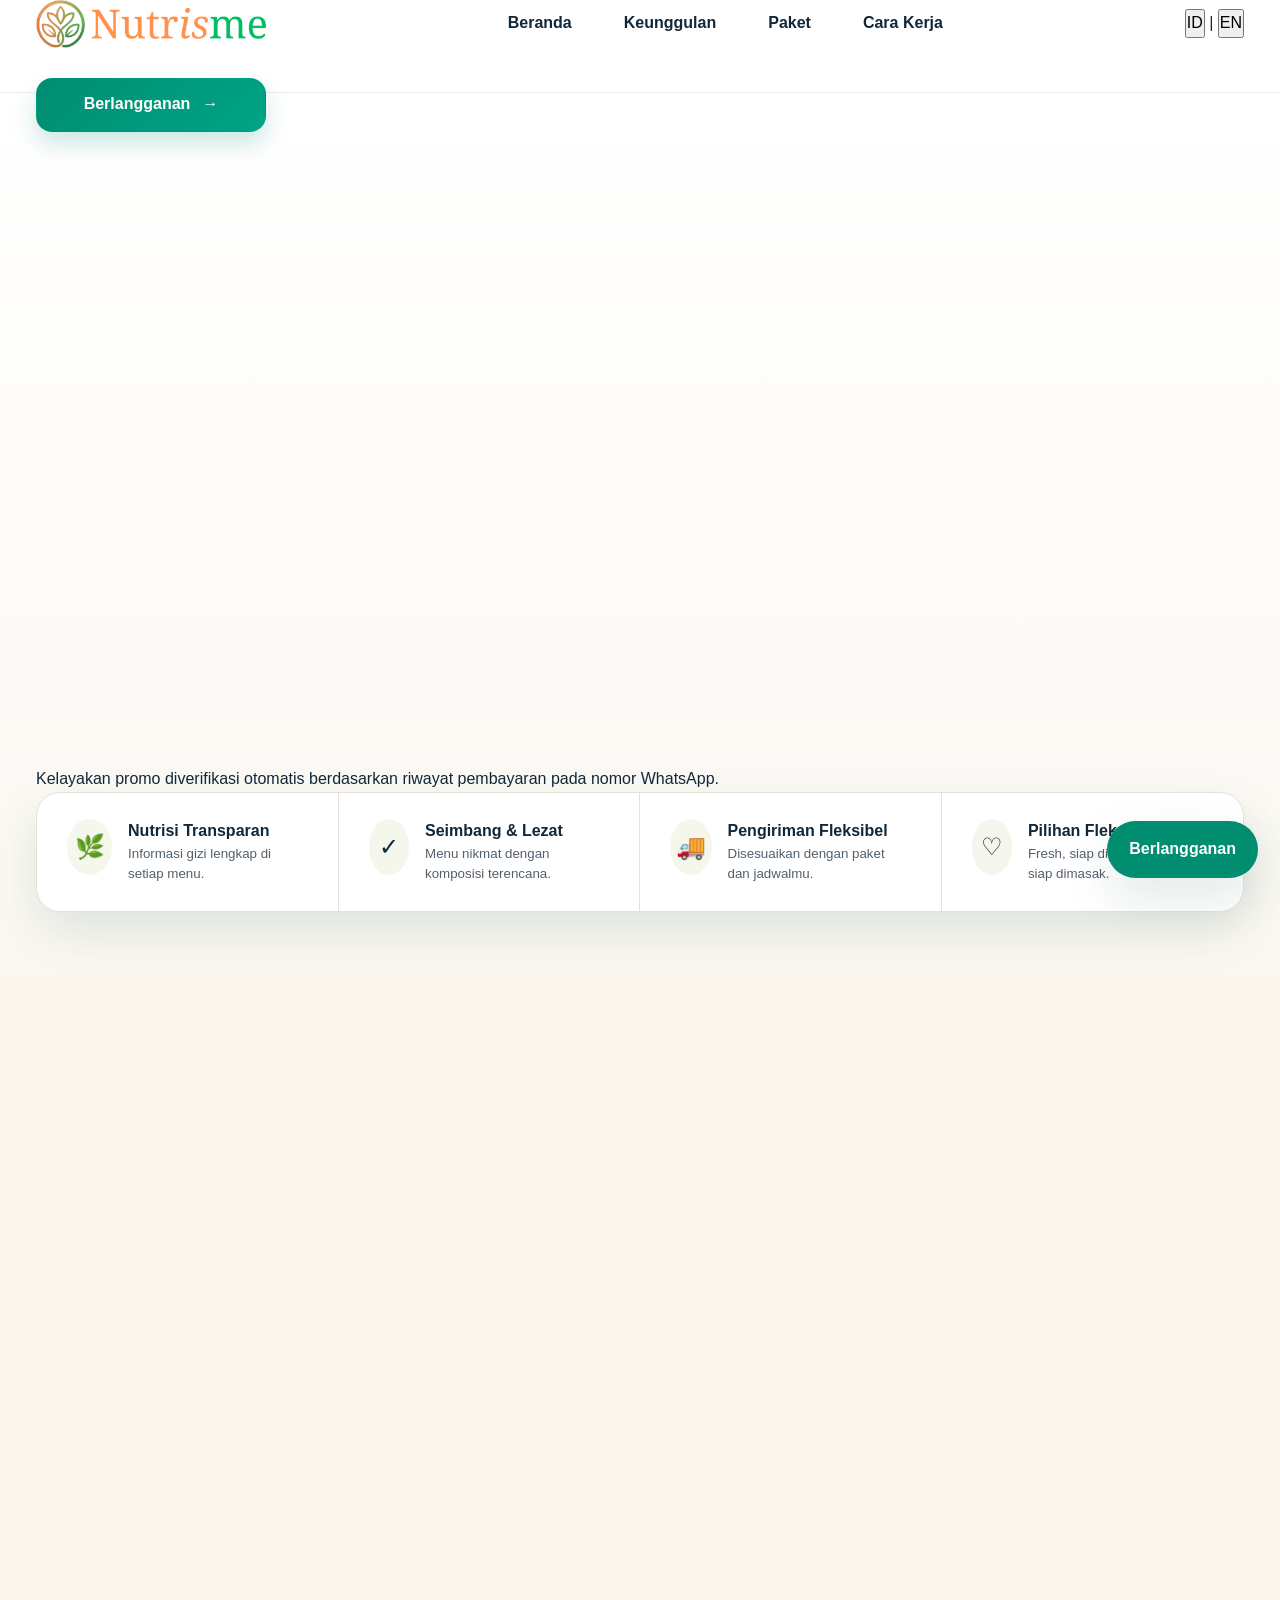
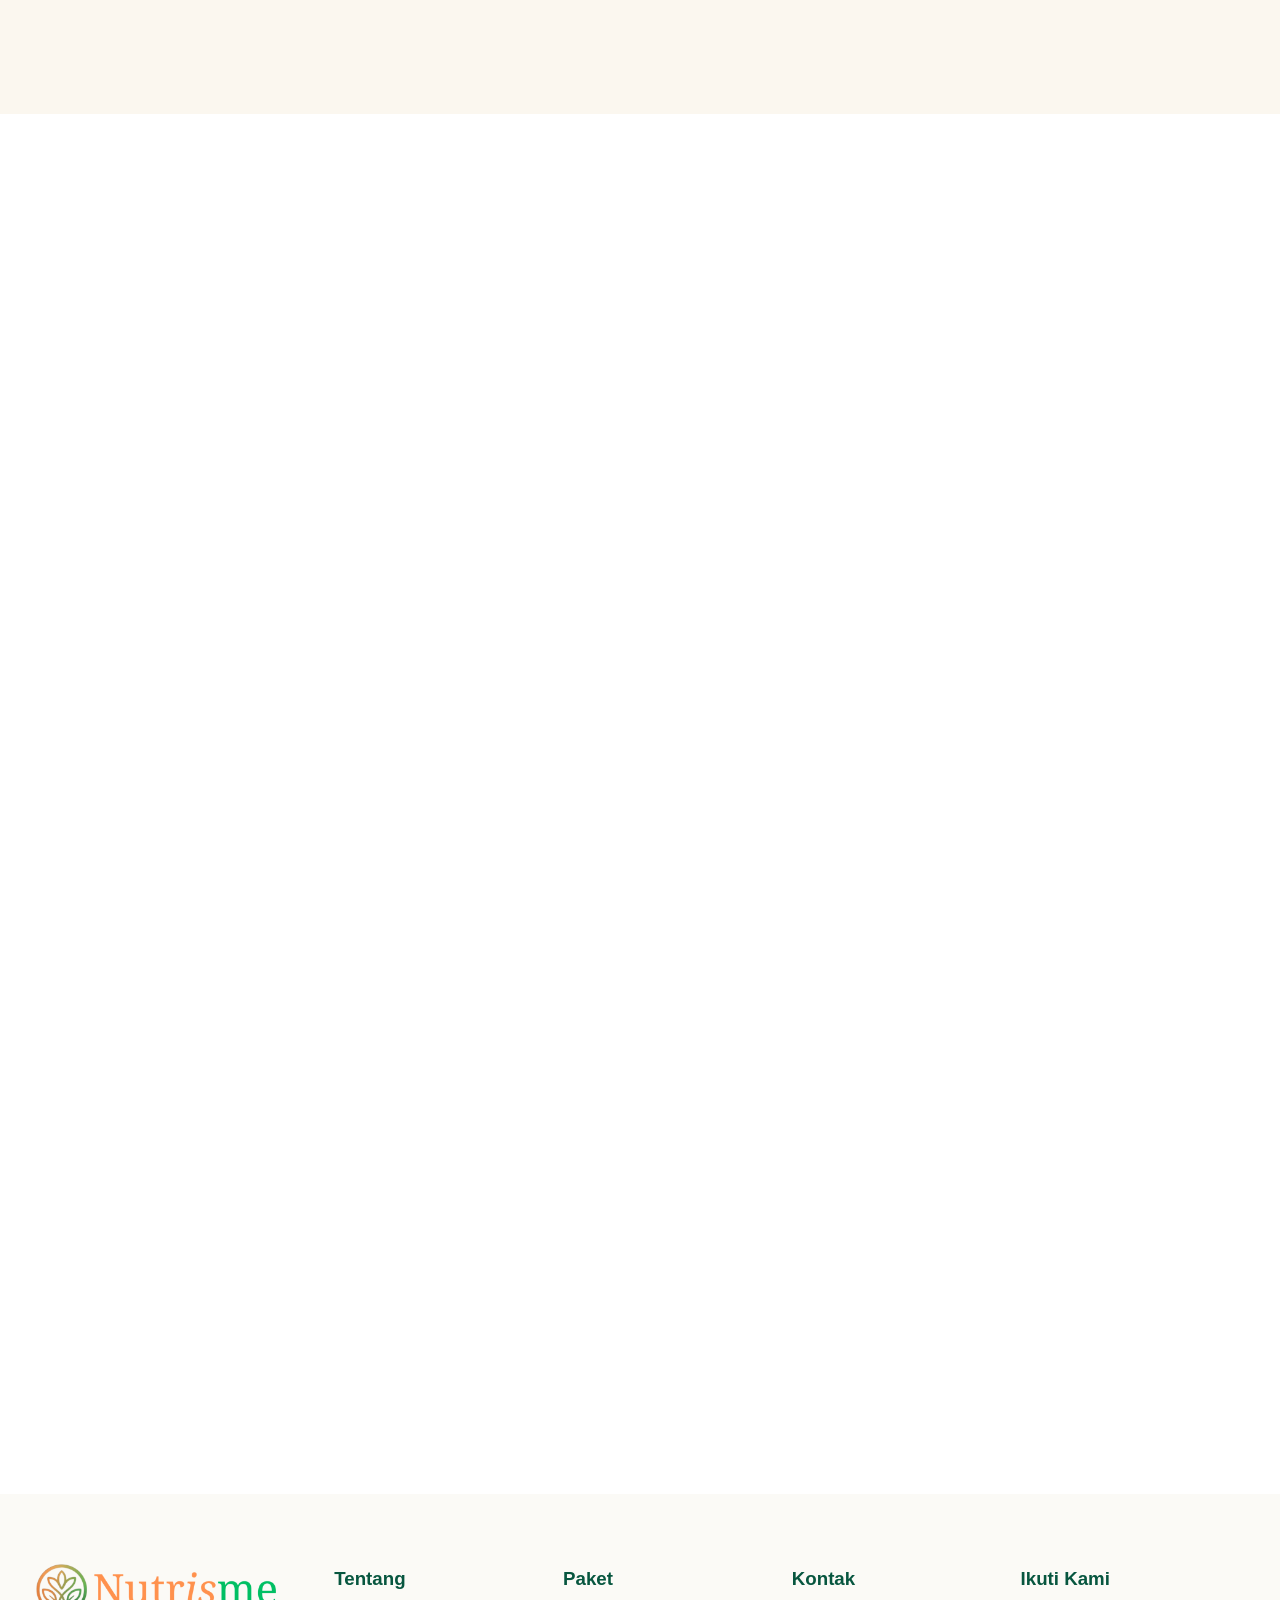
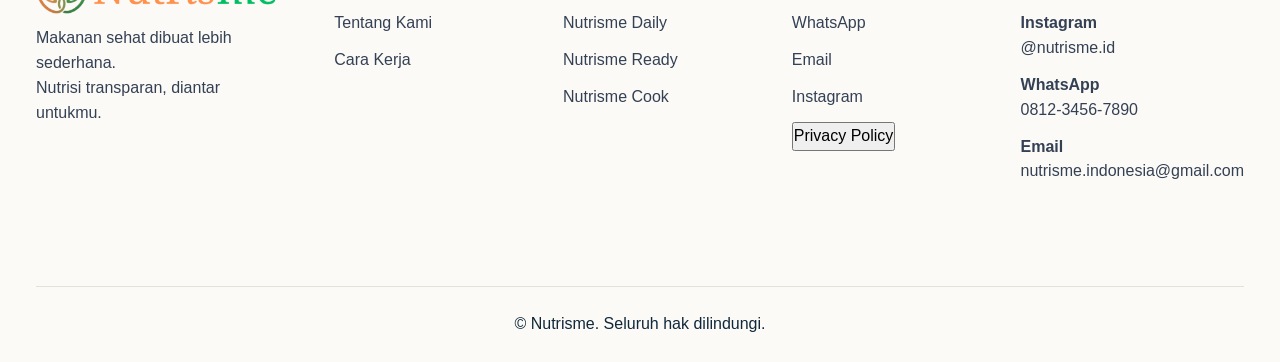
==== index.html @ 174ea43b "Update index.html" ====
<!doctype html>
<html lang="id">
<head>
  <meta charset="utf-8">
  <meta name="viewport" content="width=device-width, initial-scale=1">
  <meta name="theme-color" content="#07563f">
  <meta name="nutrisme-build" content="2026-07-19-16">
  <meta name="nutrisme-apps-script-url" content="https://script.google.com/macros/s/AKfycbxWrPhOIAljovglLNpyFjg1_AHD1tdr235IMU8RAHe_ACwl8VTFkqIbMu34cbwLNauehg/exec">
  <meta name="description" content="Nutrisme menghadirkan paket makanan sehat dengan nutrisi transparan, pilihan fleksibel, dan promo pelanggan baru.">
  <title>Nutrisme — Makan Sehat, Sesuai Caramu</title>
  <link rel="icon" type="image/png" href="assets/nutrisme-mark.png">
  <link rel="stylesheet" href="style.css?v=20260719-16">
</head>
<body>
  <a class="skip-link" href="#main-content" data-i18n="access.skip">Lewati ke konten utama</a>

  <header class="site-header" id="siteHeader">
    <div class="container nav-wrap">
      <a class="brand" href="#home" aria-label="Nutrisme beranda" data-i18n-aria-label="access.home">
        <img src="assets/nutrisme-wordmark.png" alt="Nutrisme">
      </a>

      <nav class="main-nav" id="mainNav" aria-label="Navigasi utama" data-i18n-aria-label="access.nav">
        <a href="#home" data-i18n="nav.home">Beranda</a>
        <a href="#why-us" data-i18n="nav.why">Keunggulan</a>
        <a href="#meal-style" data-i18n="nav.plans">Paket</a>
        <a href="#how-it-works" data-i18n="nav.how">Cara Kerja</a>
      </nav>

      <div class="language-switch" role="group" aria-label="Pilih bahasa" data-i18n-aria-label="access.language">
        <button type="button" class="language-switch__button is-active" data-language="id" aria-pressed="true">ID</button>
        <span aria-hidden="true">|</span>
        <button type="button" class="language-switch__button" data-language="en" aria-pressed="false">EN</button>
      </div>

      <button class="btn btn-primary nav-cta" type="button" data-scroll-hero-form>
        <span data-i18n="cta.subscribeShort">Berlangganan</span><span aria-hidden="true">→</span>
      </button>

      <button class="menu-toggle" id="menuToggle" type="button" aria-label="Buka menu" data-i18n-aria-label="access.openMenu" aria-expanded="false">
        <span></span><span></span><span></span>
      </button>
    </div>
  </header>

  <main id="main-content">
    <section class="hero" id="home">
      <div class="container hero-grid">
        <div class="hero-copy reveal">
          <div class="launch-badge" role="status">
            <span class="launch-badge__icon" aria-hidden="true"></span>
            <span data-i18n="hero.launching">SEGERA HADIR — JAKARTA</span>
          </div>
          <h1 data-i18n-html="hero.title">Makan Sehat.<br><span>Sesuai Caramu</span></h1>
          <p data-i18n="hero.description">Ketahui kandungan gula, garam, lemak, serat, kalori, dan protein di setiap menu. Pilih Fresh Meal, Ready-to-Heat, atau Ready-to-Cook sesuai kebutuhanmu.</p>

          <div class="promo-highlight" role="note" aria-label="Promo pelanggan baru" data-i18n-aria-label="promo.aria">
            <div class="promo-highlight__icon" aria-hidden="true">🎁</div>
            <div class="promo-highlight__content">
              <span class="promo-highlight__badge" data-i18n="promo.badge">PROMO PELANGGAN BARU</span>
              <strong><span data-i18n="promo.save">HEMAT</span> <em>Rp100.000</em></strong>
              <p data-i18n="promo.detail">Otomatis berlaku untuk pembayaran bulan pertama semua paket. Tanpa kode promo.</p>
            </div>
          </div>

        </div>

        <div class="hero-showcase reveal" aria-label="Pilihan produk Nutrisme" data-i18n-aria-label="access.products">
          <article class="showcase-card fresh">
            <div class="showcase-tag"><span aria-hidden="true">◉</span><div><strong data-i18n="formats.fresh.title">Fresh Meal</strong><small data-i18n="formats.fresh.short">Dimasak segar dan diantar untukmu.</small></div></div>
            <img src="assets/meal-box-green.webp" alt="Fresh meal Nutrisme">
            <span class="showcase-pill" data-i18n="formats.fresh.title">Fresh Meal</span>
          </article>
          <article class="showcase-card heat">
            <div class="showcase-tag"><span aria-hidden="true">▣</span><div><strong data-i18n="formats.heat.title">Ready-to-Heat</strong><small data-i18n="formats.heat.short">Panaskan dan nikmati dalam hitungan menit.</small></div></div>
            <img src="assets/weekly-prep-gradient.webp" alt="Ready-to-heat Nutrisme">
            <span class="showcase-pill" data-i18n="formats.heat.title">Ready-to-Heat</span>
          </article>
          <article class="showcase-card cook">
            <div class="showcase-tag"><span aria-hidden="true">♨</span><div><strong data-i18n="formats.cook.title">Ready-to-Cook</strong><small data-i18n="formats.cook.short">Masak praktis dengan bahan dan bumbu terukur.</small></div></div>
            <img src="assets/cook-kit.webp" alt="Ready-to-cook Nutrisme">
            <span class="showcase-pill" data-i18n="formats.cook.title">Ready-to-Cook</span>
          </article>

          <form class="hero-lead-form" id="heroLeadForm" novalidate>
            <div class="hero-lead-form__header">
              <span data-i18n="hero.formKicker">MULAI DARI SINI</span>
              <h2 data-i18n="hero.formTitle">Tertarik dengan Nutrisme?</h2>
              <p data-i18n="hero.formIntro">Isi data singkat berikut dan tim kami akan menghubungimu melalui Instagram.</p>
            </div>

            <div class="hero-lead-form__grid">
              <div class="hero-form-field" data-hero-field="heroFullName">
                <label for="heroFullName" data-i18n="form.name">Nama Lengkap</label>
                <input id="heroFullName" name="heroFullName" type="text" autocomplete="name" minlength="3" required placeholder="Masukkan nama lengkap" data-i18n-placeholder="form.namePlaceholder">
                <small data-i18n="validation.name">Minimal 3 karakter.</small>
              </div>

              <div class="hero-form-field" data-hero-field="heroInstagram">
                <label for="heroInstagram" data-i18n="form.instagram">Username Instagram</label>
                <div class="hero-prefix-input"><span aria-hidden="true">@</span><input id="heroInstagram" name="heroInstagram" type="text" autocomplete="off" minlength="2" maxlength="50" required placeholder="username" data-i18n-placeholder="form.instagramPlaceholder"></div>
                <small data-i18n="validation.instagram">Gunakan huruf, angka, titik, atau underscore.</small>
              </div>
            </div>

            <input id="heroWebsite" name="heroWebsite" type="text" tabindex="-1" autocomplete="off" class="honeypot">

            <div class="hero-consent" data-hero-field="heroConsent">
              <input id="heroConsent" name="heroConsent" type="checkbox" required>
              <div>
                <label for="heroConsent" data-i18n="form.consent">Saya telah membaca dan menyetujui</label>
                <button class="privacy-link" type="button" data-open-privacy aria-haspopup="dialog" aria-controls="privacyModal" data-i18n="privacy.link">Privacy Policy</button><span aria-hidden="true">.</span>
              </div>
            </div>

            <button class="btn btn-primary hero-submit" id="heroSubmit" type="submit" disabled data-i18n="hero.submit">Submit</button>
            <p class="hero-form-status" id="heroFormStatus" aria-live="polite"></p>
          </form>
        </div>
      </div>

      <p class="container promo-verification" data-i18n="promo.verification">Kelayakan promo diverifikasi otomatis berdasarkan riwayat pembayaran pada nomor WhatsApp.</p>

      <div class="container trust-strip">
        <article><span aria-hidden="true">🌿</span><div><strong data-i18n="trust.transparent.title">Nutrisi Transparan</strong><small data-i18n="trust.transparent.text">Informasi gizi lengkap di setiap menu.</small></div></article>
        <article><span aria-hidden="true">✓</span><div><strong data-i18n="trust.balanced.title">Seimbang & Lezat</strong><small data-i18n="trust.balanced.text">Menu nikmat dengan komposisi terencana.</small></div></article>
        <article><span aria-hidden="true">🚚</span><div><strong data-i18n="trust.delivery.title">Pengiriman Fleksibel</strong><small data-i18n="trust.delivery.text">Disesuaikan dengan paket dan jadwalmu.</small></div></article>
        <article><span aria-hidden="true">♡</span><div><strong data-i18n="trust.choice.title">Pilihan Fleksibel</strong><small data-i18n="trust.choice.text">Fresh, siap dipanaskan, atau siap dimasak.</small></div></article>
      </div>
    </section>

    <section class="section why-us" id="why-us">
      <div class="container">
        <div class="section-title reveal">
          <span class="kicker" data-i18n="why.kicker">🌱 MENGAPA NUTRISME?</span>
          <h2 data-i18n-html="why.title">Alasan Pelanggan <span>Memilih Nutrisme</span></h2>
          <p data-i18n="why.intro">Kami membuat pola makan sehat terasa lebih mudah, jelas, dan fleksibel untuk dijalani setiap hari.</p>
        </div>
        <div class="why-grid">
          <article class="info-card reveal"><div class="icon-disc" aria-hidden="true">▤</div><h3 data-i18n="why.card1.title">Transparansi Nutrisi Lengkap</h3><p data-i18n="why.card1.text">Ketahui kalori, protein, karbohidrat, lemak, serat, serta informasi penting lain pada setiap menu.</p></article>
          <article class="info-card reveal"><div class="icon-disc" aria-hidden="true">▦</div><h3 data-i18n="why.card2.title">Pengalaman Makan Fleksibel</h3><p data-i18n="why.card2.text">Pilih Fresh Meal, Ready-to-Heat, atau Ready-to-Cook sesuai jadwal dan tingkat kepraktisanmu.</p></article>
          <article class="info-card reveal"><div class="icon-disc" aria-hidden="true">♙</div><h3 data-i18n="why.card3.title">Diawasi Ahli Gizi</h3><p data-i18n="why.card3.text">Menu dirancang agar seimbang, lengkap, dan tetap nikmat untuk dinikmati secara konsisten.</p></article>
          <article class="info-card reveal"><div class="icon-disc" aria-hidden="true">◎</div><h3 data-i18n="why.card4.title">Nutrisi Lebih Personal</h3><p data-i18n="why.card4.text">Sesuaikan pilihan makanan dengan target kalori, protein, serat, dan kebutuhan harianmu.</p></article>
        </div>
        <p class="section-bridge reveal" data-i18n="why.bridge">Sudah memahami manfaatnya? Sekarang pilih paket yang paling cocok untuk rutinitasmu.</p>
      </div>
    </section>

    <section class="section meal-style" id="meal-style">
      <div class="container">
        <div class="section-title reveal">
          <span class="kicker" data-i18n="plans.kicker">🌱 PILIH GAYA MAKANMU</span>
          <h2 data-i18n-html="plans.title">Paket Mana yang <span>Cocok Untukmu?</span></h2>
          <p data-i18n="plans.intro">Bandingkan tingkat kepraktisan, cara menikmati, dan harga untuk menemukan pilihan terbaik.</p>
        </div>

        <div class="plan-grid">
          <article class="plan-card reveal">
            <img src="assets/meal-box-green.webp" alt="Nutrisme Daily">
            <div class="plan-body">
              <h3>Nutrisme Daily</h3>
              <h4 data-i18n="plans.daily.subtitle">Fresh Meal Diantar Setiap Hari</h4>
              <p data-i18n="plans.daily.description">Menu sehat yang dimasak setiap hari dan dikirim langsung ke tempatmu berada.</p>
              <div class="price price--promo">
                <span class="price__label" data-i18n="plans.firstMonth">Bulan pertama pelanggan baru</span>
                <span class="price__normal">Rp1.120.000</span>
                <strong>Rp1.020.000</strong>
                <span class="price__period" data-i18n="plans.firstMonthPeriod">/bulan pertama</span>
                <small data-i18n="plans.nextDaily">Selanjutnya Rp1.120.000/bulan</small>
              </div>
              <p class="plan-summary" data-i18n="plans.daily.summary">Cocok untuk kamu yang ingin makanan segar siap santap setiap hari.</p>
            </div>
          </article>

          <article class="plan-card reveal">
            <img src="assets/weekly-prep-gradient.webp" alt="Nutrisme Ready">
            <div class="plan-body">
              <h3>Nutrisme Ready</h3>
              <h4 data-i18n="plans.ready.subtitle">Makanan Sehat Siap dalam Hitungan Menit</h4>
              <p data-i18n="plans.ready.description">Frozen meals yang cukup dipanaskan dalam beberapa menit dan praktis disimpan sebagai stok.</p>
              <div class="price price--promo">
                <span class="price__label" data-i18n="plans.firstMonth">Bulan pertama pelanggan baru</span>
                <span class="price__normal">Rp820.000</span>
                <strong>Rp720.000</strong>
                <span class="price__period" data-i18n="plans.firstMonthPeriod">/bulan pertama</span>
                <small data-i18n="plans.nextReady">Selanjutnya Rp820.000/bulan</small>
              </div>
              <p class="plan-summary" data-i18n="plans.ready.summary">Cocok untuk stok praktis yang tinggal dipanaskan saat dibutuhkan.</p>
            </div>
          </article>

          <article class="plan-card reveal">
            <img src="assets/cook-kit-gradient.webp" alt="Nutrisme Cook">
            <div class="plan-body">
              <h3>Nutrisme Cook</h3>
              <h4 data-i18n="plans.cook.subtitle">Masak Segar Tanpa Repot Persiapan</h4>
              <p data-i18n="plans.cook.description">Seluruh bahan dan bumbu telah dipersiapkan dengan takaran nutrisi yang tepat.</p>
              <div class="price price--promo">
                <span class="price__label" data-i18n="plans.firstMonth">Bulan pertama pelanggan baru</span>
                <span class="price__normal">Rp700.000</span>
                <strong>Rp600.000</strong>
                <span class="price__period" data-i18n="plans.firstMonthPeriod">/bulan pertama</span>
                <small data-i18n="plans.nextCook">Selanjutnya Rp700.000/bulan</small>
              </div>
              <p class="plan-summary" data-i18n="plans.cook.summary">Cocok untuk kamu yang tetap ingin memasak tanpa repot menyiapkan bahan.</p>
            </div>
          </article>
        </div>
        <p class="plan-promo-note reveal" data-i18n="plans.promoNote">Potongan Rp100.000 hanya berlaku bagi pelanggan tanpa riwayat pembayaran berstatus PAID atau ACTIVE.</p>
        <p class="section-bridge reveal" data-i18n="plans.bridge">Sudah menemukan paket yang cocok? Proses berlangganan hanya membutuhkan empat langkah sederhana.</p>
      </div>
    </section>

    <section class="section steps" id="how-it-works">
      <div class="container">
        <div class="section-title reveal">
          <span class="kicker" data-i18n="steps.kicker">🌱 CARA BERLANGGANAN</span>
          <h2 data-i18n-html="steps.title">Mulai dalam <span>4 Langkah</span></h2>
          <p data-i18n="steps.intro">Pilih paket, lengkapi data, atur pengiriman bersama tim kami, lalu nikmati makananmu.</p>
        </div>
        <div class="step-grid">
          <article class="step-card reveal"><b>1</b><div class="icon-disc" aria-hidden="true">🥗</div><h3 data-i18n="steps.card1.title">Pilih Cara Makanmu</h3><p data-i18n="steps.card1.text">Tentukan Fresh Meal, Ready-to-Heat, atau Ready-to-Cook.</p></article>
          <article class="step-card reveal"><b>2</b><div class="icon-disc" aria-hidden="true">📋</div><h3 data-i18n="steps.card2.title">Pilih Paket dan Menu</h3><p data-i18n="steps.card2.text">Pilih paket yang sesuai, lalu tim kami membantu mengonfirmasi detail menu.</p></article>
          <article class="step-card reveal"><b>3</b><div class="icon-disc" aria-hidden="true">🚚</div><h3 data-i18n="steps.card3.title">Atur Pengiriman</h3><p data-i18n="steps.card3.text">Konfirmasikan alamat, tanggal, dan jadwal pengiriman yang tersedia.</p></article>
          <article class="step-card reveal"><b>4</b><div class="icon-disc" aria-hidden="true">💚</div><h3 data-i18n="steps.card4.title">Nikmati Makananmu</h3><p data-i18n="steps.card4.text">Kami menyiapkan dan mengirimkan pesanan sesuai paket yang telah dikonfirmasi.</p></article>
        </div>
      </div>
    </section>

    <section class="section footer-cta" aria-labelledby="finalCtaTitle">
      <div class="container cta-panel reveal">
        <div class="cta-panel__copy">
          <h2 id="finalCtaTitle" data-i18n-html="final.title">Mulai <span>Perjalanan Sehatmu</span> Hari Ini</h2>
          <p data-i18n="final.text">Pilih paket yang sesuai, isi satu formulir, dan tim Nutrisme akan menghubungimu untuk konfirmasi berikutnya.</p>
          <button class="btn btn-light" type="button" data-scroll-hero-form data-i18n="cta.startSubscribe">Mulai Berlangganan</button>
        </div>
        <img src="assets/meal-box.webp" alt="Healthy meal Nutrisme">
      </div>
    </section>
  </main>

  <footer class="site-footer">
    <div class="container footer-grid">
      <div class="footer-brand"><img src="assets/nutrisme-wordmark.png" alt="Nutrisme"><p data-i18n-html="footer.tagline">Makanan sehat dibuat lebih sederhana.<br>Nutrisi transparan, diantar untukmu.</p></div>
      <div><h3 data-i18n="footer.about">Tentang</h3><a href="#why-us" data-i18n="footer.aboutUs">Tentang Kami</a><a href="#how-it-works" data-i18n="footer.how">Cara Kerja</a></div>
      <div><h3 data-i18n="footer.plans">Paket</h3><a href="#meal-style">Nutrisme Daily</a><a href="#meal-style">Nutrisme Ready</a><a href="#meal-style">Nutrisme Cook</a></div>
      <div><h3 data-i18n="footer.contact">Kontak</h3><a href="https://wa.me/6281234567890" target="_blank" rel="noopener">WhatsApp</a><a href="mailto:nutrisme.indonesia@gmail.com">Email</a><a href="https://instagram.com/nutrisme.id" target="_blank" rel="noopener">Instagram</a><button class="footer-policy" type="button" data-open-privacy data-i18n="privacy.link">Privacy Policy</button></div>
      <div><h3 data-i18n="footer.follow">Ikuti Kami</h3><p><strong>Instagram</strong><br>@nutrisme.id</p><p><strong>WhatsApp</strong><br>0812-3456-7890</p><p><strong>Email</strong><br>nutrisme.indonesia@gmail.com</p></div>
      <p class="copyright">© <span id="currentYear"></span> Nutrisme. <span data-i18n="footer.rights">Seluruh hak dilindungi.</span></p>
    </div>
  </footer>

  <button class="floating-order" type="button" data-scroll-hero-form data-i18n="cta.subscribeShort">Berlangganan</button>

  <!-- FORM LENGKAP DINONAKTIFKAN SEMENTARA
  <div class="modal" id="orderModal" aria-hidden="true">
    <div class="modal-backdrop" id="orderBackdrop"></div>
    <section class="modal-dialog" role="dialog" aria-modal="true" aria-labelledby="orderTitle" tabindex="-1">
      <button class="modal-close" type="button" data-close-order aria-label="Tutup" data-i18n-aria-label="access.close">×</button>
      <div id="orderFormView">
        <img class="modal-logo" src="assets/nutrisme-wordmark.png" alt="Nutrisme">
        <span class="kicker" data-i18n="form.kicker">BERLANGGANAN SEKARANG</span>
        <h2 id="orderTitle" data-i18n="form.title">Lengkapi data pelanggan.</h2>
        <p data-i18n="form.intro">Semua data wajib diisi agar tim Nutrisme dapat menghubungi dan memproses permintaan langgananmu.</p>
        <form id="orderForm" novalidate>
          <div class="form-field" data-field="fullName">
            <label for="fullName" data-i18n="form.name">Nama Lengkap</label>
            <input id="fullName" name="fullName" type="text" autocomplete="name" minlength="3" required placeholder="Masukkan nama lengkap" data-i18n-placeholder="form.namePlaceholder">
            <small data-i18n="validation.name">Minimal 3 karakter.</small>
          </div>

          <div class="form-field" data-field="instagram">
            <label for="instagram" data-i18n="form.instagram">Username Instagram</label>
            <div class="prefix-input"><span>@</span><input id="instagram" name="instagram" type="text" autocomplete="off" minlength="2" maxlength="50" required placeholder="username" data-i18n-placeholder="form.instagramPlaceholder"></div>
            <small data-i18n="validation.instagram">Gunakan huruf, angka, titik, atau underscore.</small>
          </div>

          <div class="form-field" data-field="address">
            <label for="address" data-i18n="form.address">Alamat Lengkap</label>
            <textarea id="address" name="address" autocomplete="street-address" minlength="10" required rows="3" placeholder="Masukkan alamat lengkap" data-i18n-placeholder="form.addressPlaceholder"></textarea>
            <small data-i18n="validation.address">Minimal 10 karakter.</small>
          </div>

          <div class="form-field" data-field="phone">
            <label for="phone" data-i18n="form.phone">No. Handphone/WhatsApp</label>
            <div class="prefix-input"><span>+62</span><input id="phone" name="phone" type="tel" inputmode="numeric" autocomplete="tel" minlength="8" maxlength="15" required placeholder="81234567890"></div>
            <small data-i18n="validation.phone">Nomor harus diawali angka 8 dan berisi 8–15 digit.</small>
          </div>

          <div class="form-field" data-field="selectedPlan">
            <label for="selectedPlan" data-i18n="form.plan">Paket Pilihan</label>
            <select id="selectedPlan" name="selectedPlan" required>
              <option value="" selected disabled data-i18n="form.planPlaceholder">Pilih paket terlebih dahulu</option>
              <option value="Nutrisme Daily">Nutrisme Daily</option>
              <option value="Nutrisme Ready">Nutrisme Ready</option>
              <option value="Nutrisme Cook">Nutrisme Cook</option>
            </select>
            <small data-i18n="validation.plan">Silakan pilih salah satu paket Nutrisme.</small>
          </div>

          <div class="form-promo-summary">
            <strong data-i18n="form.promoTitle">Promo bulan pertama</strong>
            <p data-i18n="form.promoText">Diskon Rp100.000 akan diperiksa otomatis. Pelanggan dengan riwayat PAID atau ACTIVE tidak memenuhi syarat promo pelanggan baru.</p>
          </div>

          <input id="website" name="website" type="text" tabindex="-1" autocomplete="off" class="honeypot">

          <div class="consent" data-field="consent">
            <input id="consent" name="consent" type="checkbox" required>
            <div class="consent-copy">
              <label for="consent" data-i18n="form.consent">Saya telah membaca dan menyetujui</label>
              <button class="privacy-link" id="privacyToggle" type="button" aria-haspopup="dialog" aria-controls="privacyModal" data-i18n="privacy.link">Privacy Policy</button><span aria-hidden="true">.</span>
            </div>
          </div>

          <button class="btn btn-primary submit-btn" id="submitOrder" type="submit" disabled data-i18n="cta.subscribeNow">Berlangganan Sekarang</button>
          <p class="form-status" id="formStatus" aria-live="polite"></p>
        </form>
      </div>

      <div class="success" id="orderSuccess" hidden>
        <div aria-hidden="true">✓</div>
        <h2 data-i18n="success.title">Terima kasih!</h2>
        <p id="successText" data-i18n="success.fullText">Data langgananmu sudah dikirim. Tim Nutrisme akan memverifikasi promo dan menghubungimu untuk konfirmasi.</p>
        <button class="btn btn-primary" id="resetOrder" type="button" data-i18n="success.again">Pesan Lagi</button>
      </div>
    </section>
  </div>

  AKHIR FORM LENGKAP DINONAKTIFKAN -->

  <div class="modal privacy-modal" id="privacyModal" aria-hidden="true">
    <div class="modal-backdrop" data-close-privacy></div>
    <section class="modal-dialog privacy-dialog" role="dialog" aria-modal="true" aria-labelledby="privacyTitle" aria-describedby="privacyIntro" tabindex="-1">
      <button class="modal-close" type="button" data-close-privacy aria-label="Tutup Privacy Policy" data-i18n-aria-label="privacy.closeAria">×</button>
      <img class="modal-logo" src="assets/nutrisme-wordmark.png" alt="Nutrisme">
      <span class="kicker" data-i18n="privacy.kicker">PRIVACY POLICY</span>
      <h2 id="privacyTitle" data-i18n="privacy.title">Kebijakan Privasi Nutrisme</h2>
      <p id="privacyIntro" class="privacy-intro" data-i18n="privacy.intro">Kebijakan ini menjelaskan bagaimana data pada formulir berlangganan dikumpulkan, digunakan, dan disimpan.</p>

      <div class="privacy-content">
        <section><h3 data-i18n="privacy.s1.title">1. Data yang dikumpulkan</h3><p data-i18n="privacy.s1.text">Form singkat Nutrisme mengumpulkan nama lengkap, username Instagram, persetujuan Privacy Policy, serta informasi teknis pengiriman formulir.</p></section>
        <section><h3 data-i18n="privacy.s2.title">2. Tujuan penggunaan</h3><p data-i18n="privacy.s2.text">Data digunakan untuk menindaklanjuti minat calon pelanggan melalui Instagram serta mencegah spam atau pengiriman formulir ganda.</p></section>
        <section><h3 data-i18n="privacy.s3.title">3. Verifikasi promo pelanggan baru</h3><p data-i18n="privacy.s3.text">Verifikasi promo belum dilakukan melalui form singkat karena nomor WhatsApp dan paket belum dikumpulkan. Tim Nutrisme akan mengonfirmasi detail tersebut saat menindaklanjuti calon pelanggan.</p></section>
        <section><h3 data-i18n="privacy.s4.title">4. Penyimpanan dan pihak yang memproses</h3><p data-i18n="privacy.s4.text">Data formulir diproses melalui Google Apps Script dan dicatat pada Google Sheets. Akses hanya diberikan kepada pihak Nutrisme atau mitra operasional yang membutuhkannya untuk memproses layanan.</p></section>
        <section><h3 data-i18n="privacy.s5.title">5. Keamanan dan masa penyimpanan</h3><p data-i18n="privacy.s5.text">Nutrisme menerapkan langkah yang wajar untuk menjaga data. Data disimpan selama diperlukan untuk memproses langganan, memenuhi kewajiban operasional atau hukum, dan menyelesaikan keluhan.</p></section>
        <section><h3 data-i18n="privacy.s6.title">6. Hak pelanggan</h3><p data-i18n="privacy.s6.text">Pelanggan dapat meminta akses, koreksi, pembaruan, atau penghapusan data dengan menghubungi Nutrisme melalui WhatsApp 0812-3456-7890 atau email nutrisme.indonesia@gmail.com.</p></section>
        <section><h3 data-i18n="privacy.s7.title">7. Persetujuan</h3><p data-i18n="privacy.s7.text">Dengan mencentang persetujuan dan menekan “Submit”, pengguna menyatakan telah membaca serta menyetujui pemrosesan data sesuai kebijakan ini.</p></section>
      </div>

      <div class="privacy-actions">
        <button class="btn btn-primary" type="button" data-close-privacy data-i18n="privacy.close">Tutup Privacy Policy</button>
      </div>
    </section>
  </div>

  <script src="script.js?v=20260719-16" defer></script>
</body>
</html>
---- style.css ----
:root{--green:#07563f;--green2:#008d70;--lime:#8abf52;--orange:#ff7d35;--cream:#fbf7ef;--ink:#10283a;--muted:#53606c;--line:#e6e1d7;--white:#fff;--shadow:0 20px 50px rgba(7,86,63,.12);--sans:"Segoe UI",Arial,sans-serif;--serif:Georgia,"Times New Roman",serif}*{box-sizing:border-box;margin:0;padding:0}html{scroll-behavior:smooth;scroll-padding-top:90px}body{font-family:var(--sans);color:var(--ink);background:#fff;line-height:1.55}img{display:block;max-width:100%}a{text-decoration:none;color:inherit}button,input,textarea,select{font:inherit}.container{width:min(1500px,calc(100% - 72px));margin:auto}.skip-link{position:fixed;left:12px;top:12px;transform:translateY(-150%);z-index:999;background:var(--green);color:white;padding:10px}.skip-link:focus{transform:none}.site-header{position:sticky;top:0;z-index:100;background:rgba(255,255,255,.96);border-bottom:1px solid #eee;backdrop-filter:blur(12px)}.nav-wrap{height:92px;display:grid;grid-template-columns:auto 1fr auto;align-items:center;gap:30px}.brand{width:230px}.main-nav{display:flex;justify-content:center;gap:52px;font-weight:650}.main-nav a:hover{color:var(--green2)}.btn{min-height:54px;padding:0 28px;border-radius:16px;border:1px solid transparent;display:inline-flex;align-items:center;justify-content:center;gap:12px;font-weight:750;cursor:pointer;transition:.2s}.btn:hover{transform:translateY(-2px)}.btn-primary{background:linear-gradient(135deg,var(--green2),#00a486);color:#fff;box-shadow:0 12px 25px rgba(0,141,112,.2)}.btn-outline{border-color:var(--green2);color:var(--green);background:#fff}.btn-light{background:#fff;color:var(--green)}.menu-toggle{display:none;border:0;background:none}.menu-toggle span{display:block;width:24px;height:2px;background:var(--green);margin:5px}.hero{padding:24px 0 60px;background:linear-gradient(180deg,#fff,#fbf8f2)}.hero-grid{display:grid;grid-template-columns:.78fr 1.42fr;gap:56px;align-items:center;min-height:650px}.hero h1{font-family:var(--serif);font-size:clamp(4rem,7vw,7rem);line-height:.95;color:var(--ink)}.hero h1 span,.section-title h2 span,.cta-panel h2 span{color:var(--green2)}.hero-copy>p{margin:30px 0 24px;max-width:680px;font-size:1.22rem;color:var(--muted)}.promo-note{display:flex;gap:14px;padding:18px 20px;background:#fff;border:1px solid #eee4d8;border-radius:16px;width:fit-content}.promo-note span{font-size:1.5rem}.promo-note small,.showcase-tag small{display:block;color:var(--muted)}.hero-actions{display:flex;gap:16px;margin-top:28px}.hero-showcase{display:grid;grid-template-columns:repeat(3,1fr);gap:10px;height:620px}.showcase-card{position:relative;border-radius:48px;overflow:hidden;background:#eee}.showcase-card img{width:100%;height:100%;object-fit:cover}.showcase-tag{position:absolute;z-index:2;top:34px;left:30px;right:30px;background:rgba(255,255,255,.92);padding:16px;border-radius:18px;display:flex;gap:12px}.showcase-tag>span{font-size:1.4rem}.showcase-pill{position:absolute;bottom:24px;left:50%;transform:translateX(-50%);padding:10px 20px;border:2px solid #fff;border-radius:999px;background:rgba(7,86,63,.86);color:white;white-space:nowrap}.heat .showcase-pill{background:var(--orange)}.cook .showcase-pill{background:#8b663c}.trust-strip{display:grid;grid-template-columns:repeat(4,1fr);border:1px solid var(--line);border-radius:24px;background:#fff;box-shadow:var(--shadow)}.trust-strip article{display:flex;gap:16px;padding:26px 30px;border-right:1px solid var(--line)}.trust-strip article:last-child{border:0}.trust-strip article>span{width:56px;height:56px;border-radius:50%;background:#f5f7ed;display:grid;place-items:center;font-size:1.5rem}.trust-strip small{display:block;color:var(--muted)}.section{padding:105px 0}.section-title{text-align:center;max-width:1000px;margin:0 auto 50px}.kicker{display:inline-block;background:#eff3df;color:var(--green);padding:8px 22px;border-radius:999px;letter-spacing:.08em;font-weight:750}.section-title h2{font-family:var(--serif);font-size:clamp(3rem,5vw,5.4rem);margin-top:18px;line-height:1}.section-title p{font-size:1.18rem;color:var(--muted);margin-top:20px}.why-us,.steps,.meal-style{background:var(--cream)}.why-grid,.step-grid{display:grid;grid-template-columns:repeat(4,1fr);gap:20px}.info-card,.step-card{background:#fff;border:1px solid #eee8dc;border-radius:30px;padding:35px;text-align:center;box-shadow:0 12px 30px rgba(0,0,0,.04)}.icon-disc{width:150px;height:150px;border-radius:50%;background:#f2f5e9;margin:0 auto 22px;display:grid;place-items:center;font-size:4rem;color:var(--green)}.info-card h3,.step-card h3{font-family:var(--serif);font-size:1.9rem;color:var(--green);line-height:1.05}.info-card p,.step-card p{margin-top:18px;color:var(--muted)}.steps{background:#fff}.step-grid{position:relative}.step-card{position:relative;padding-top:48px}.step-card b{position:absolute;top:-24px;left:35px;width:50px;height:50px;border-radius:50%;display:grid;place-items:center;background:var(--green2);color:#fff;font-size:1.5rem}.meal-style{background:var(--cream)}.plan-grid{display:grid;grid-template-columns:repeat(3,1fr);gap:24px}.plan-card{background:#fff;border:1px solid #e7e0d2;border-radius:30px;overflow:hidden;box-shadow:0 12px 30px rgba(0,0,0,.04)}.plan-card>img{width:100%;height:300px;object-fit:cover}.plan-body{padding:30px}.plan-body h3{font-family:var(--serif);font-size:2.4rem;color:var(--green)}.plan-body h4{color:var(--green2);font-size:1.15rem;margin-top:8px}.plan-body p{min-height:84px;color:var(--muted);margin-top:16px}.price{border:2px solid #8cc281;border-radius:18px;padding:15px 20px;margin:24px 0;display:grid;grid-template-columns:1fr auto;align-items:end}.price small{grid-column:1/-1}.price strong{font-size:2.1rem;color:var(--green)}.price span{padding-bottom:8px}.plan-card .btn{width:100%}.footer-cta{background:#fff;padding-bottom:70px}.cta-panel{background:linear-gradient(120deg,#07563f,#003d2f);border-radius:34px;color:white;display:grid;grid-template-columns:1fr .8fr;align-items:center;overflow:hidden;padding-left:70px}.cta-panel h2{font-size:3.6rem;line-height:1.05}.cta-panel p{font-size:1.25rem;margin:20px 0 26px;max-width:620px}.cta-panel img{width:100%;height:360px;object-fit:cover;object-position:center}.site-footer{background:#fbfaf6;padding:70px 0 25px}.footer-grid{display:grid;grid-template-columns:1.4fr repeat(4,1fr);gap:55px}.footer-brand img{width:240px}.footer-brand p{margin-top:25px;color:var(--muted)}.footer-grid h3{color:var(--green);margin-bottom:18px}.footer-grid a,.footer-grid>div>p{display:block;margin:12px 0;color:#344054}.copyright{grid-column:1/-1;text-align:center;border-top:1px solid var(--line);padding-top:25px;margin-top:35px}.floating-order{position:fixed;right:22px;bottom:22px;z-index:80;border:0;border-radius:999px;padding:16px 22px;background:var(--green2);color:white;font-weight:750;box-shadow:var(--shadow)}.modal{position:fixed;inset:0;z-index:300;display:grid;place-items:center;padding:20px;opacity:0;visibility:hidden;transition:.2s}.modal.open{opacity:1;visibility:visible}.modal-backdrop{position:absolute;inset:0;background:rgba(4,25,19,.72);backdrop-filter:blur(7px)}.modal-dialog{position:relative;width:min(650px,100%);max-height:calc(100vh - 40px);overflow:auto;background:#fff;border-radius:28px;padding:38px;z-index:1}.modal-close{position:absolute;right:18px;top:18px;border:0;background:#edf5f1;border-radius:12px;width:42px;height:42px;font-size:1.6rem}.modal-logo{width:180px;margin-bottom:24px}.modal-dialog h2{font-family:var(--serif);font-size:2.6rem;color:var(--green);margin:12px 0}.modal-dialog>div>p{color:var(--muted)}#orderForm{display:grid;gap:16px;margin-top:25px}.form-field{display:grid;gap:7px}.form-field label{font-weight:700;color:var(--green)}.form-field input,.form-field textarea,.form-field select,.prefix-input{width:100%;border:1px solid #cad8d2;border-radius:13px;background:#fbfdfc}.form-field input,.form-field textarea,.form-field select{padding:13px 14px;outline:none}.prefix-input{display:grid;grid-template-columns:auto 1fr;align-items:center;overflow:hidden}.prefix-input span{padding-left:14px;color:var(--green);font-weight:750}.prefix-input input{border:0}.form-field small{display:none;color:#c94b35}.form-field.invalid small{display:block}.form-field.invalid input,.form-field.invalid textarea,.form-field.invalid .prefix-input{border-color:#c94b35}.consent{display:flex;gap:10px;color:var(--muted);font-size:.9rem}.consent input{margin-top:4px}.submit-btn{width:100%}.submit-btn:disabled{opacity:.45;cursor:not-allowed}.form-status{text-align:center;min-height:20px}.honeypot{position:absolute;left:-9999px}.success{text-align:center;padding:40px 10px}.success>div{width:80px;height:80px;margin:auto;border-radius:50%;display:grid;place-items:center;background:var(--green2);color:white;font-size:2.5rem}.success h2{margin-top:20px}.success p{margin:12px 0 25px}.reveal{opacity:0;transform:translateY(20px);transition:.65s}.reveal.visible{opacity:1;transform:none}@media(max-width:1100px){.container{width:min(100% - 36px,900px)}.main-nav{display:none}.menu-toggle{display:block}.nav-cta{display:none}.hero-grid{grid-template-columns:1fr}.hero-showcase{height:520px}.trust-strip,.why-grid,.step-grid{grid-template-columns:repeat(2,1fr)}.plan-grid{grid-template-columns:1fr}.footer-grid{grid-template-columns:repeat(2,1fr)}.cta-panel{grid-template-columns:1fr;padding:45px}.cta-panel img{margin-top:30px;border-radius:24px}}@media(max-width:680px){.nav-wrap{height:76px}.brand{width:180px}.hero{padding-top:50px}.hero h1{font-size:3.6rem}.hero-actions{flex-direction:column}.hero-showcase{height:auto;grid-template-columns:1fr}.showcase-card{height:430px}.trust-strip,.why-grid,.step-grid,.footer-grid{grid-template-columns:1fr}.trust-strip article{border-right:0;border-bottom:1px solid var(--line)}.section{padding:75px 0}.section-title h2{font-size:3rem}.icon-disc{width:110px;height:110px;font-size:3rem}.cta-panel{padding:35px 25px}.cta-panel h2{font-size:2.7rem}.modal-dialog{padding:28px 20px}.floating-order{right:12px;bottom:12px}.price strong{font-size:1.7rem}}
@media(max-width:1100px){.main-nav.mobile-open{display:grid;position:absolute;top:76px;left:18px;right:18px;padding:18px;background:#fff;border:1px solid var(--line);border-radius:18px;box-shadow:var(--shadow);gap:8px}.main-nav.mobile-open a{padding:12px}}

/* Privacy Policy dialog and consent link */
.consent{align-items:flex-start}
.consent-copy{color:var(--muted);font-size:.9rem;line-height:1.55}
.consent-copy label{cursor:pointer}
.privacy-link{display:inline;padding:0;border:0;background:transparent;color:var(--green2);font-weight:800;text-decoration:underline;text-underline-offset:3px;cursor:pointer}
.privacy-link:focus-visible{outline:3px solid rgba(0,164,134,.22);outline-offset:3px;border-radius:4px}
.privacy-modal{z-index:360}
.privacy-dialog{width:min(780px,100%)}
.privacy-intro{margin-bottom:8px}
.privacy-content{margin-top:24px}
.privacy-content section{padding:18px 0;border-bottom:1px solid var(--line)}
.privacy-content section:last-child{border-bottom:0}
.privacy-content h3{margin-bottom:7px;color:var(--green);font-size:1.05rem}
.privacy-content p{color:var(--muted);font-size:.92rem}
.privacy-actions{display:flex;justify-content:flex-end;padding-top:24px}
@media(max-width:680px){.privacy-actions .btn{width:100%}}
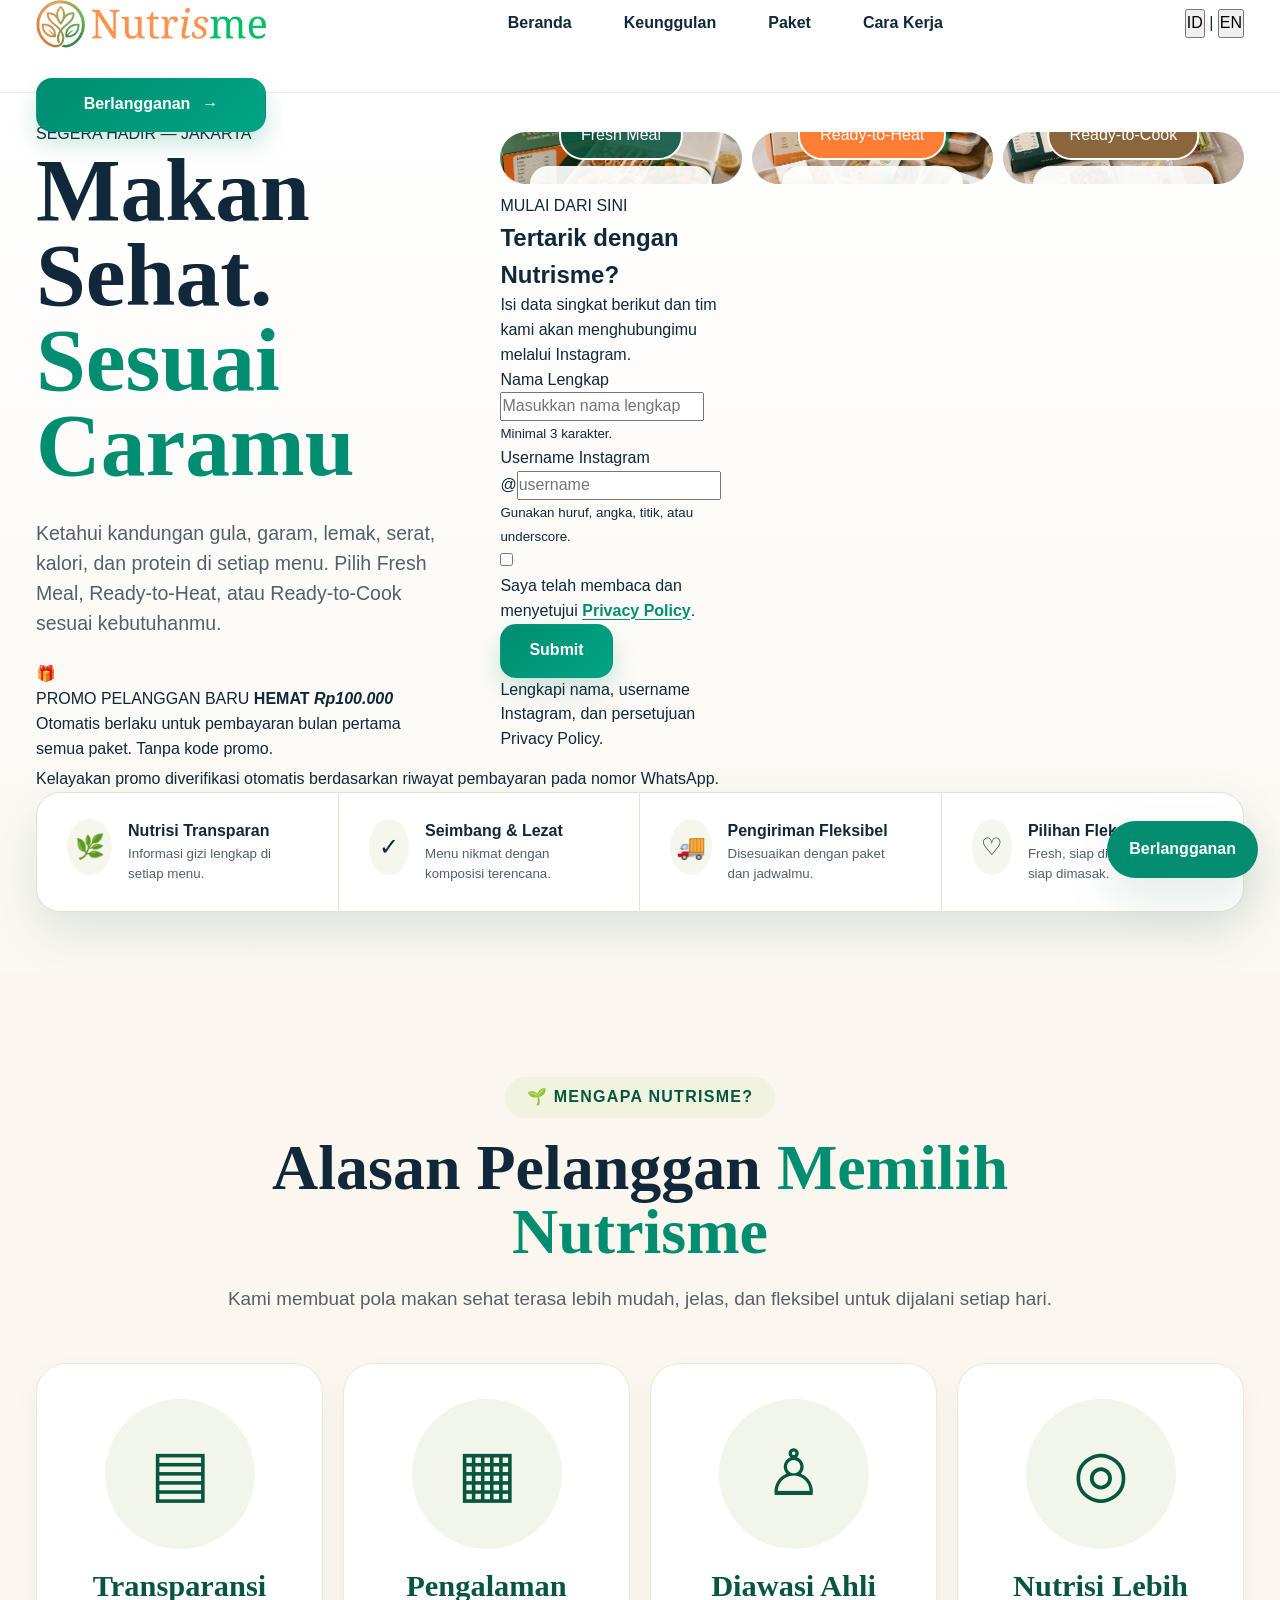
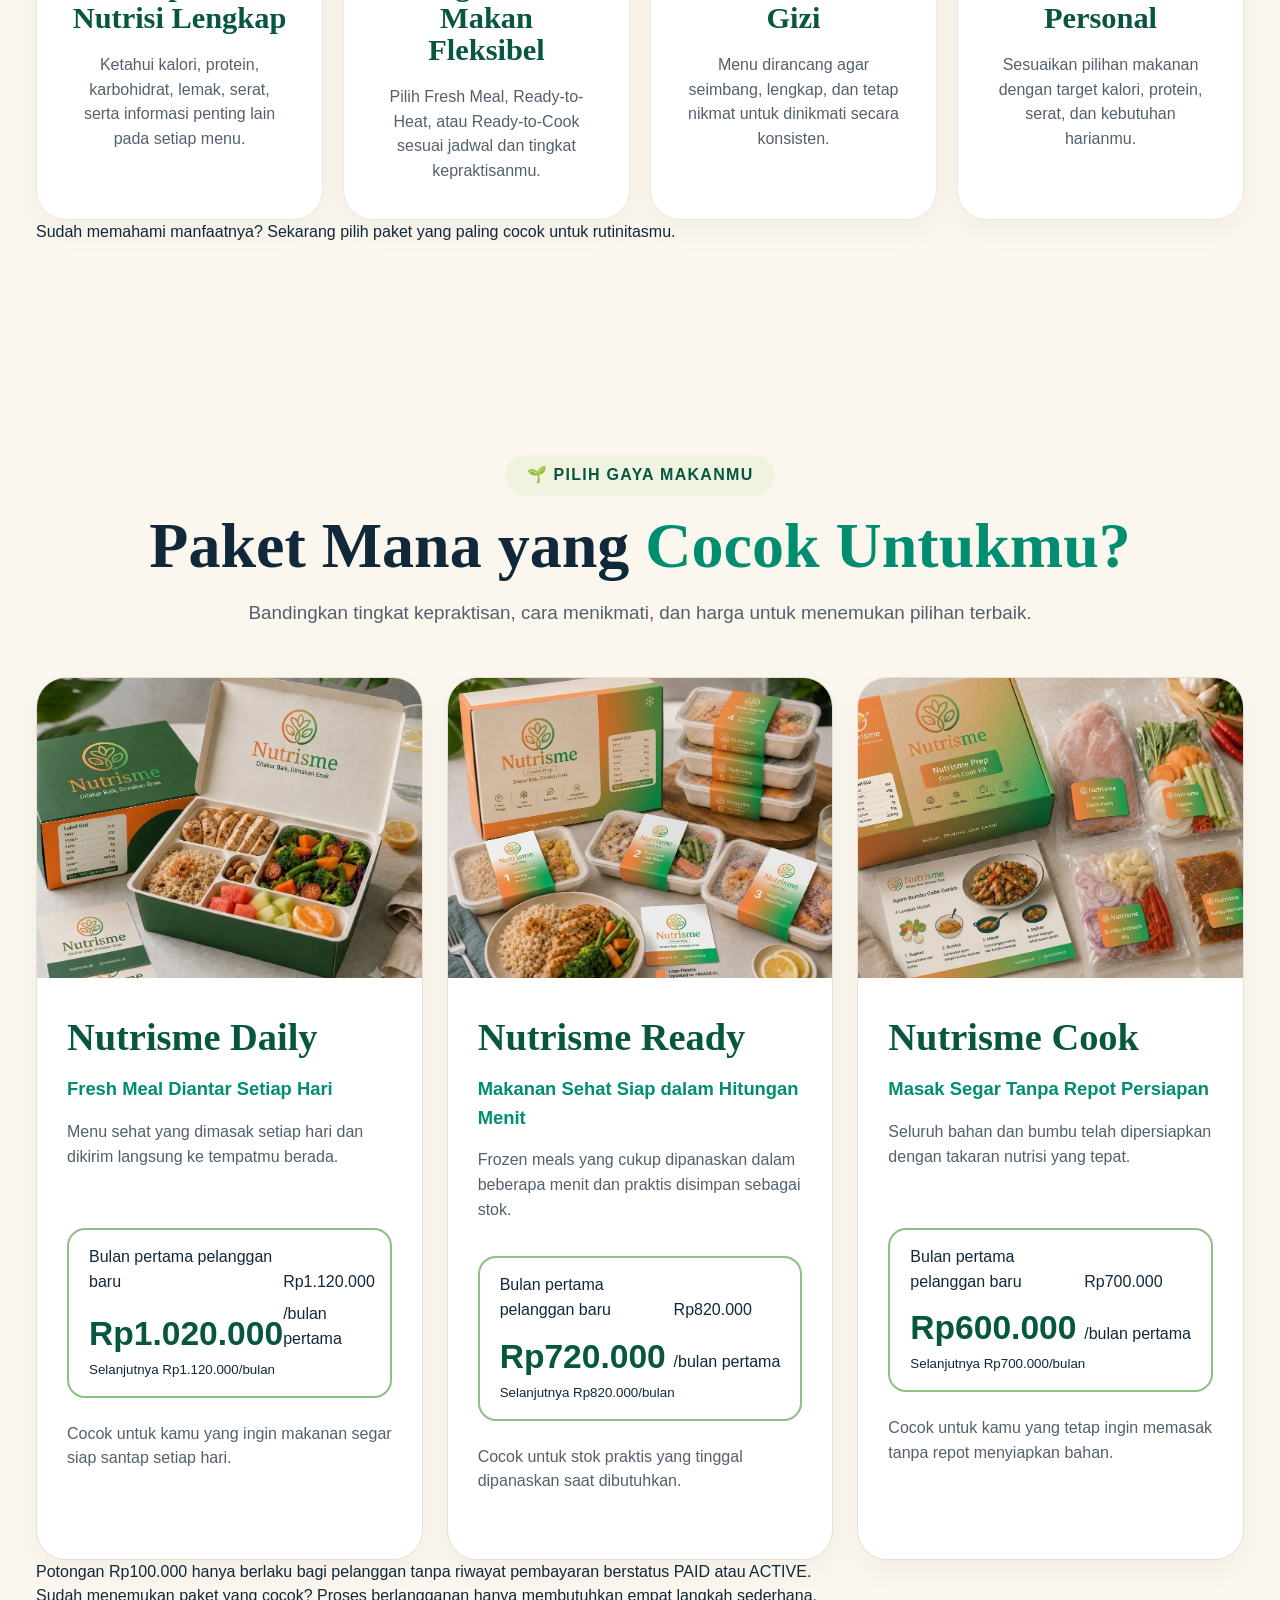
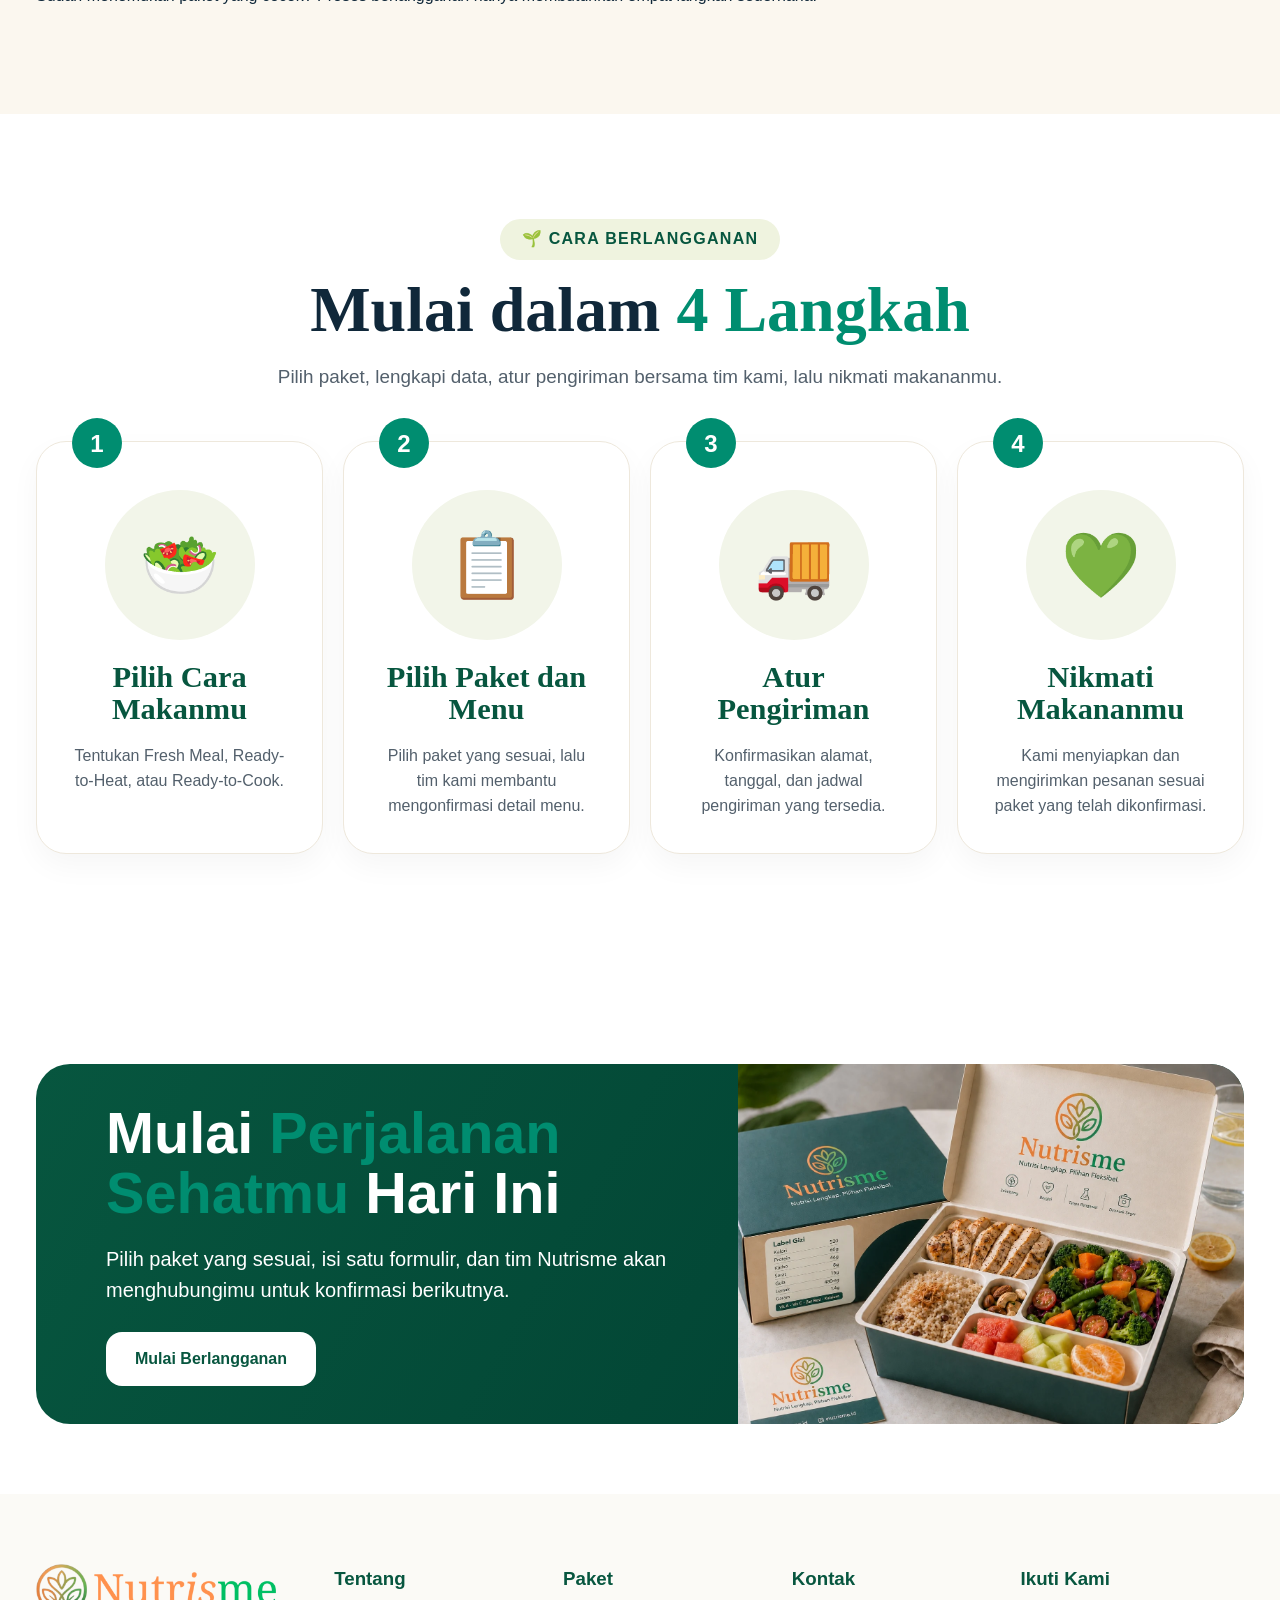
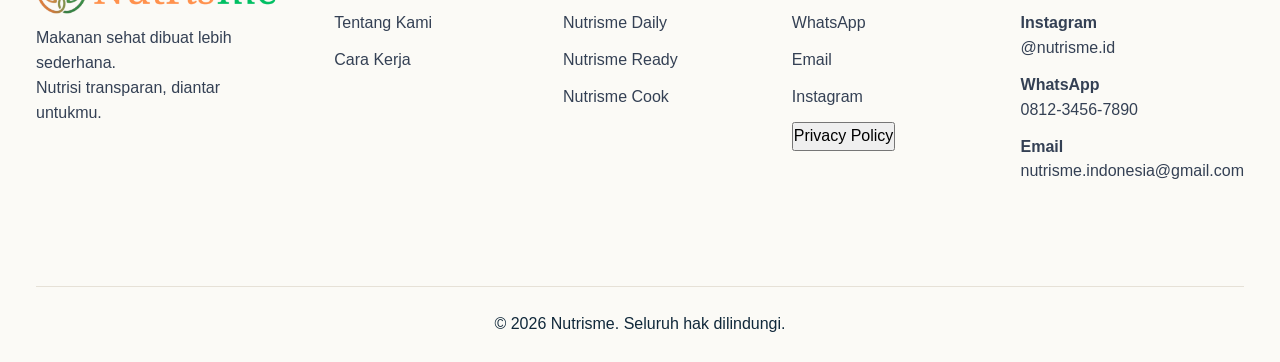
==== commit b54e081d: "Add files via upload" ====
--- a/index.html
+++ b/index.html
@@ -4,12 +4,12 @@
   <meta charset="utf-8">
   <meta name="viewport" content="width=device-width, initial-scale=1">
   <meta name="theme-color" content="#07563f">
-  <meta name="nutrisme-build" content="2026-07-19-16">
-  <meta name="nutrisme-apps-script-url" content="https://script.google.com/macros/s/AKfycbxWrPhOIAljovglLNpyFjg1_AHD1tdr235IMU8RAHe_ACwl8VTFkqIbMu34cbwLNauehg/exec">
+  <meta name="nutrisme-build" content="2026-07-21-20">
+  <meta name="nutrisme-apps-script-url" content="https://script.google.com/macros/s/AKfycbxN0ZfvGFX1RPp8pFj4Afxk1Q3JECumWYuaZYel8PY-Fc4OvleOvyzHSq_Ljr1sx69X/exec">
   <meta name="description" content="Nutrisme menghadirkan paket makanan sehat dengan nutrisi transparan, pilihan fleksibel, dan promo pelanggan baru.">
   <title>Nutrisme — Makan Sehat, Sesuai Caramu</title>
   <link rel="icon" type="image/png" href="assets/nutrisme-mark.png">
-  <link rel="stylesheet" href="style.css?v=20260719-16">
+  <link rel="stylesheet" href="style.css?v=20260721-20">
 </head>
 <body>
   <a class="skip-link" href="#main-content" data-i18n="access.skip">Lewati ke konten utama</a>
@@ -329,6 +329,20 @@
 
   AKHIR FORM LENGKAP DINONAKTIFKAN -->
 
+
+  <div class="modal thank-you-modal" id="thankYouModal" aria-hidden="true">
+    <div class="modal-backdrop" data-close-thank-you></div>
+    <section class="modal-dialog thank-you-dialog" role="dialog" aria-modal="true" aria-labelledby="thankYouTitle" aria-describedby="thankYouText" tabindex="-1">
+      <button class="modal-close" type="button" data-close-thank-you aria-label="Tutup" data-i18n-aria-label="access.close">×</button>
+      <div class="success thank-you-content">
+        <div aria-hidden="true">✓</div>
+        <h2 id="thankYouTitle" data-i18n="success.title">Terima kasih!</h2>
+        <p id="thankYouText" data-i18n="success.leadText">Minatmu sudah kami catat. Tim Nutrisme akan menghubungimu melalui Instagram untuk informasi berikutnya.</p>
+        <button class="btn btn-primary" type="button" data-close-thank-you data-i18n="success.close">Tutup</button>
+      </div>
+    </section>
+  </div>
+
   <div class="modal privacy-modal" id="privacyModal" aria-hidden="true">
     <div class="modal-backdrop" data-close-privacy></div>
     <section class="modal-dialog privacy-dialog" role="dialog" aria-modal="true" aria-labelledby="privacyTitle" aria-describedby="privacyIntro" tabindex="-1">
@@ -339,13 +353,12 @@
       <p id="privacyIntro" class="privacy-intro" data-i18n="privacy.intro">Kebijakan ini menjelaskan bagaimana data pada formulir berlangganan dikumpulkan, digunakan, dan disimpan.</p>
 
       <div class="privacy-content">
-        <section><h3 data-i18n="privacy.s1.title">1. Data yang dikumpulkan</h3><p data-i18n="privacy.s1.text">Form singkat Nutrisme mengumpulkan nama lengkap, username Instagram, persetujuan Privacy Policy, serta informasi teknis pengiriman formulir.</p></section>
+        <section><h3 data-i18n="privacy.s1.title">1. Data yang dikumpulkan</h3><p data-i18n="privacy.s1.text">Form singkat Nutrisme mengumpulkan nama lengkap, username Instagram, serta informasi teknis yang diperlukan untuk mengirim formulir.</p></section>
         <section><h3 data-i18n="privacy.s2.title">2. Tujuan penggunaan</h3><p data-i18n="privacy.s2.text">Data digunakan untuk menindaklanjuti minat calon pelanggan melalui Instagram serta mencegah spam atau pengiriman formulir ganda.</p></section>
         <section><h3 data-i18n="privacy.s3.title">3. Verifikasi promo pelanggan baru</h3><p data-i18n="privacy.s3.text">Verifikasi promo belum dilakukan melalui form singkat karena nomor WhatsApp dan paket belum dikumpulkan. Tim Nutrisme akan mengonfirmasi detail tersebut saat menindaklanjuti calon pelanggan.</p></section>
         <section><h3 data-i18n="privacy.s4.title">4. Penyimpanan dan pihak yang memproses</h3><p data-i18n="privacy.s4.text">Data formulir diproses melalui Google Apps Script dan dicatat pada Google Sheets. Akses hanya diberikan kepada pihak Nutrisme atau mitra operasional yang membutuhkannya untuk memproses layanan.</p></section>
         <section><h3 data-i18n="privacy.s5.title">5. Keamanan dan masa penyimpanan</h3><p data-i18n="privacy.s5.text">Nutrisme menerapkan langkah yang wajar untuk menjaga data. Data disimpan selama diperlukan untuk memproses langganan, memenuhi kewajiban operasional atau hukum, dan menyelesaikan keluhan.</p></section>
         <section><h3 data-i18n="privacy.s6.title">6. Hak pelanggan</h3><p data-i18n="privacy.s6.text">Pelanggan dapat meminta akses, koreksi, pembaruan, atau penghapusan data dengan menghubungi Nutrisme melalui WhatsApp 0812-3456-7890 atau email nutrisme.indonesia@gmail.com.</p></section>
-        <section><h3 data-i18n="privacy.s7.title">7. Persetujuan</h3><p data-i18n="privacy.s7.text">Dengan mencentang persetujuan dan menekan “Submit”, pengguna menyatakan telah membaca serta menyetujui pemrosesan data sesuai kebijakan ini.</p></section>
       </div>
 
       <div class="privacy-actions">
@@ -354,6 +367,6 @@
     </section>
   </div>
 
-  <script src="script.js?v=20260719-16" defer></script>
+  <script src="script.js?v=20260721-20" defer></script>
 </body>
 </html>
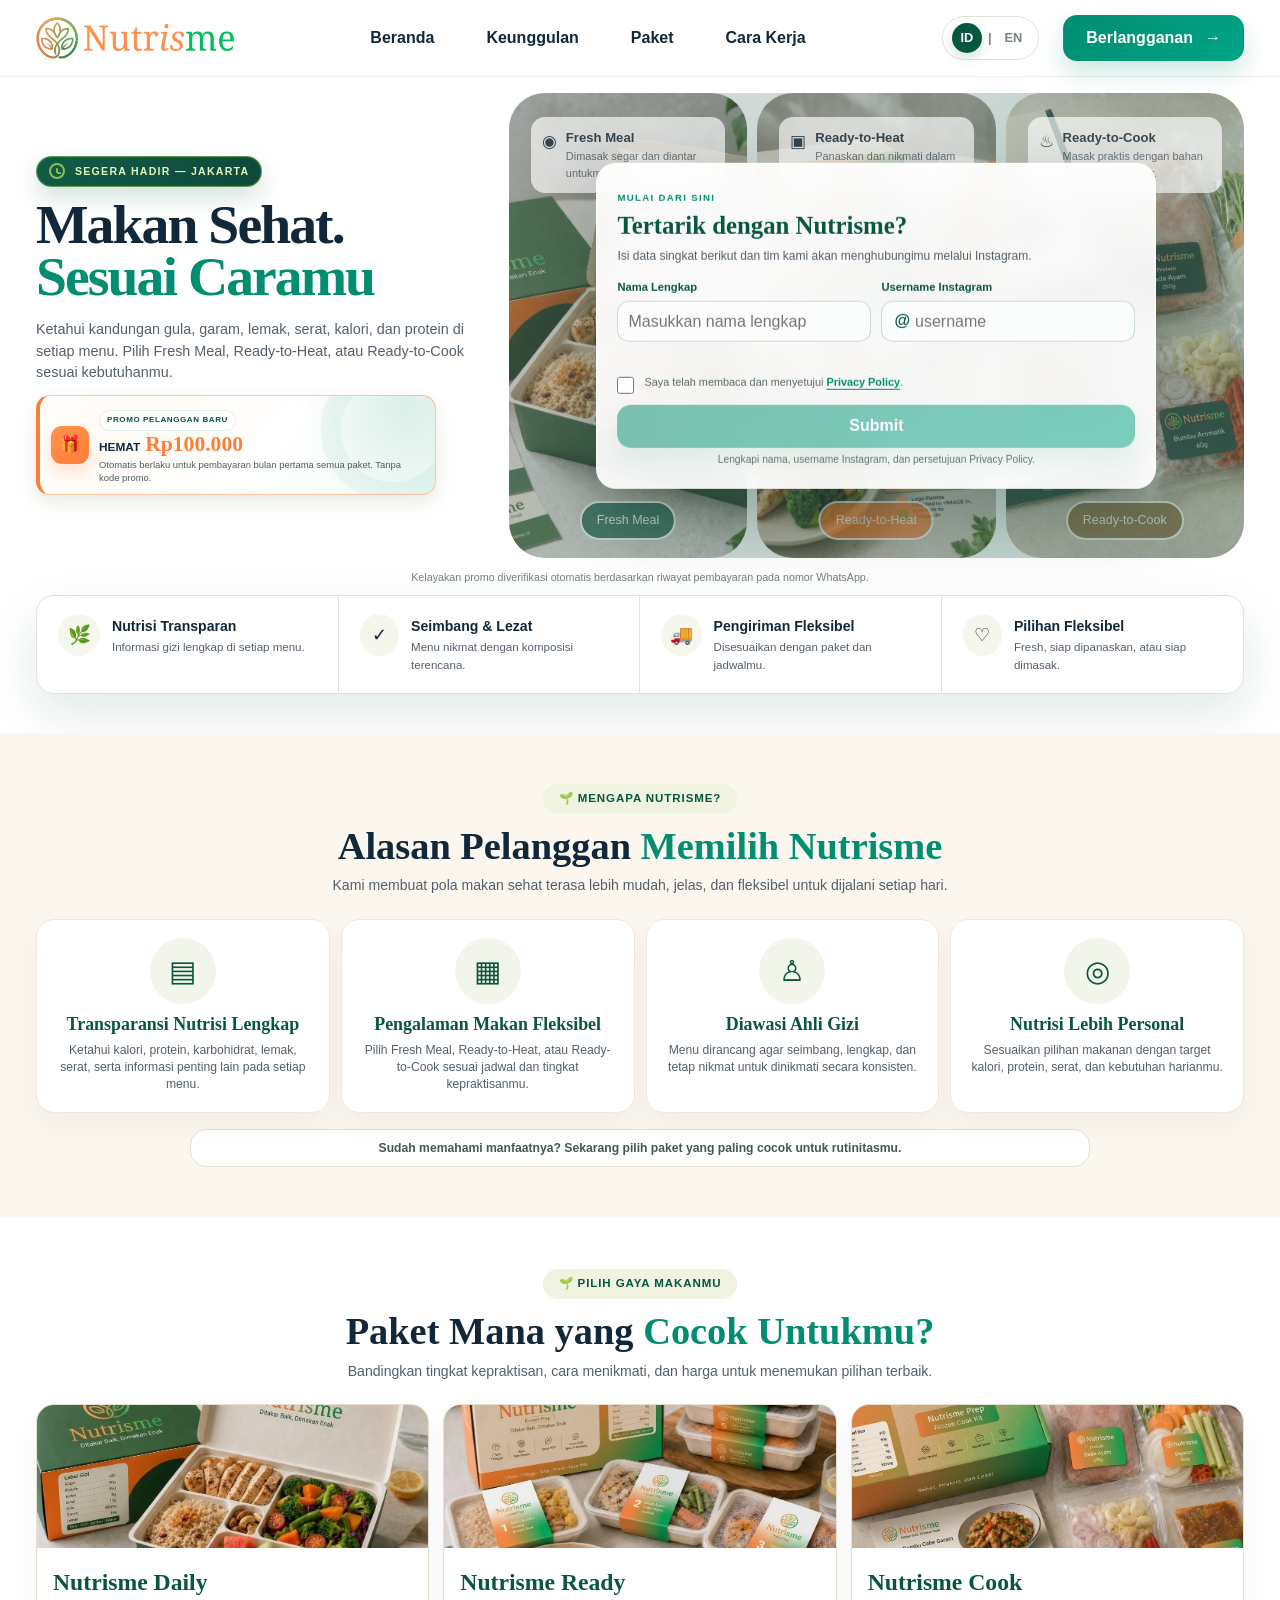
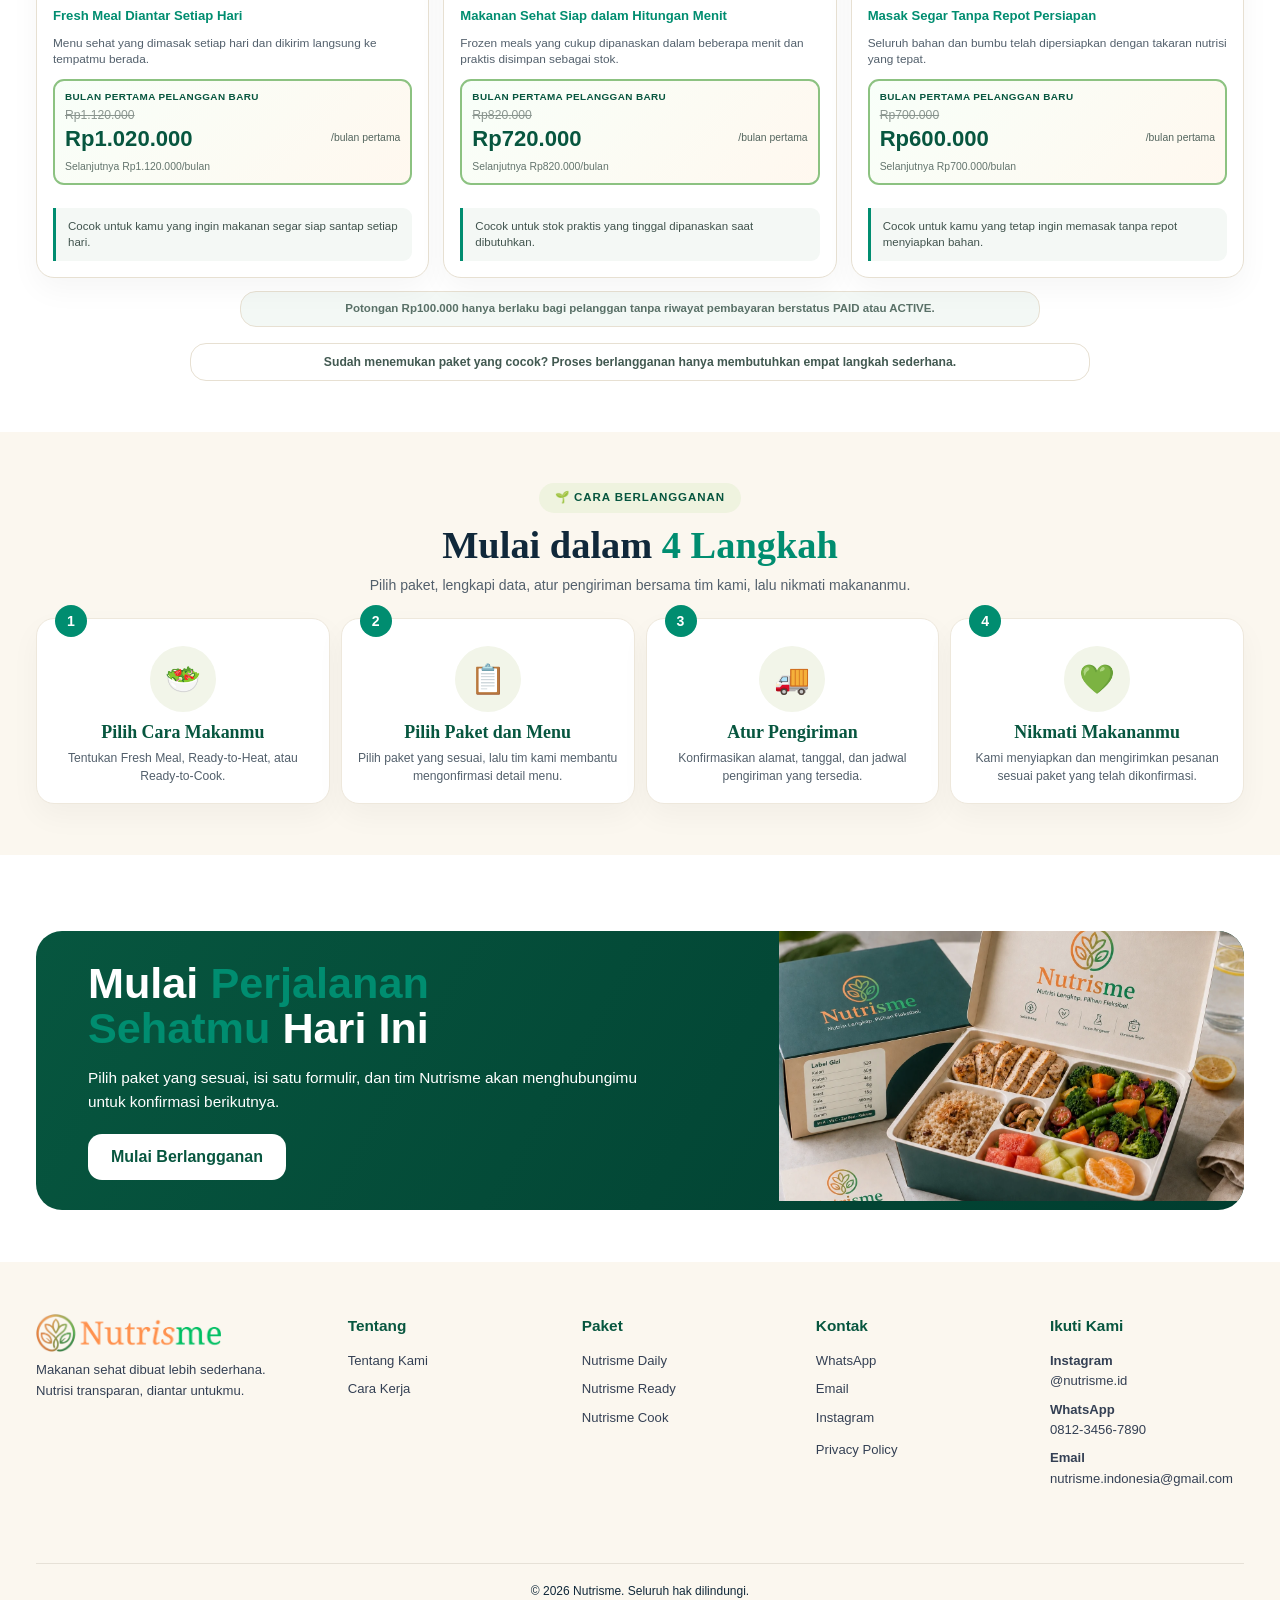
==== commit fdb7181c: "Add files via upload" ====
--- a/index.html
+++ b/index.html
@@ -4,12 +4,12 @@
   <meta charset="utf-8">
   <meta name="viewport" content="width=device-width, initial-scale=1">
   <meta name="theme-color" content="#07563f">
-  <meta name="nutrisme-build" content="2026-07-21-20">
-  <meta name="nutrisme-apps-script-url" content="https://script.google.com/macros/s/AKfycbxN0ZfvGFX1RPp8pFj4Afxk1Q3JECumWYuaZYel8PY-Fc4OvleOvyzHSq_Ljr1sx69X/exec">
+  <meta name="nutrisme-build" content="2026-07-21-23">
+  <meta name="nutrisme-apps-script-url" content="https://script.google.com/macros/s/AKfycbw_s5tVPnAdL40dTvAlDaKbe0hHwHrUevlHvWjIlTdlC3t02jR-7Dvn_4QbhjSCjcPx/exec">
   <meta name="description" content="Nutrisme menghadirkan paket makanan sehat dengan nutrisi transparan, pilihan fleksibel, dan promo pelanggan baru.">
   <title>Nutrisme — Makan Sehat, Sesuai Caramu</title>
   <link rel="icon" type="image/png" href="assets/nutrisme-mark.png">
-  <link rel="stylesheet" href="style.css?v=20260721-20">
+  <link rel="stylesheet" href="style.css?v=20260721-23">
 </head>
 <body>
   <a class="skip-link" href="#main-content" data-i18n="access.skip">Lewati ke konten utama</a>
@@ -337,7 +337,7 @@
       <div class="success thank-you-content">
         <div aria-hidden="true">✓</div>
         <h2 id="thankYouTitle" data-i18n="success.title">Terima kasih!</h2>
-        <p id="thankYouText" data-i18n="success.leadText">Minatmu sudah kami catat. Tim Nutrisme akan menghubungimu melalui Instagram untuk informasi berikutnya.</p>
+        <p id="thankYouText" data-i18n="success.leadText">Terima kasih! Data Anda sedang dikirim ke sistem Nutrisme.</p>
         <button class="btn btn-primary" type="button" data-close-thank-you data-i18n="success.close">Tutup</button>
       </div>
     </section>
@@ -367,6 +367,6 @@
     </section>
   </div>
 
-  <script src="script.js?v=20260721-20" defer></script>
+  <script src="script.js?v=20260721-23" defer></script>
 </body>
 </html>
--- a/style.css
+++ b/style.css
@@ -17,3 +17,1250 @@
 .privacy-content p{color:var(--muted);font-size:.92rem}
 .privacy-actions{display:flex;justify-content:flex-end;padding-top:24px}
 @media(max-width:680px){.privacy-actions .btn{width:100%}}
+
+/* Build 2026-07-18-3: bilingual switch, stronger promotion, required plan, CTA balance */
+.nav-wrap{grid-template-columns:auto 1fr auto auto;gap:24px}
+.language-switch{display:inline-flex;align-items:center;gap:6px;padding:6px 9px;border:1px solid var(--line);border-radius:999px;background:#fff;color:#78827d;font-size:.8rem;font-weight:850;white-space:nowrap}
+.language-switch__button{min-width:30px;padding:5px 7px;border:0;border-radius:999px;background:transparent;color:inherit;font-weight:850;cursor:pointer;transition:background .2s,color .2s,box-shadow .2s}
+.language-switch__button.is-active{background:var(--green);color:#fff;box-shadow:0 5px 12px rgba(7,86,63,.18)}
+.language-switch__button:focus-visible{outline:3px solid rgba(0,141,112,.2);outline-offset:2px}
+.hero-eyebrow{width:fit-content!important;margin:0 0 18px!important;padding:8px 14px;border:1px solid #d8e5df;border-radius:999px;background:rgba(255,255,255,.78);color:var(--green)!important;font-size:.78rem!important;font-weight:800;letter-spacing:.04em}
+.promo-highlight{position:relative;display:grid;grid-template-columns:64px 1fr;gap:17px;max-width:620px;margin-top:28px;padding:21px 24px;border:2px solid rgba(255,125,53,.48);border-radius:22px;background:linear-gradient(135deg,#fff4e7 0%,#fff 52%,#eef9f4 100%);box-shadow:0 16px 35px rgba(255,125,53,.13),0 12px 28px rgba(7,86,63,.08);overflow:hidden}
+.promo-highlight:after{content:"";position:absolute;right:-36px;top:-42px;width:130px;height:130px;border:25px solid rgba(0,141,112,.07);border-radius:50%}
+.promo-highlight__icon{position:relative;z-index:1;width:64px;height:64px;display:grid;place-items:center;border-radius:19px;background:var(--orange);font-size:2rem;box-shadow:0 10px 24px rgba(255,125,53,.24)}
+.promo-highlight__content{position:relative;z-index:1}
+.promo-highlight__badge{display:inline-block;padding:5px 9px;border-radius:999px;background:#fff;color:#a44516;font-size:.68rem;font-weight:900;letter-spacing:.08em}
+.promo-highlight strong{display:block;margin-top:5px;color:var(--ink);font-size:1.12rem;line-height:1.05}
+.promo-highlight strong em{color:var(--orange);font-family:var(--serif);font-size:2.35rem;font-style:normal;white-space:nowrap}
+.promo-highlight p{margin-top:6px!important;color:#4d5d56!important;font-size:.85rem!important;line-height:1.45}
+.promo-verification{margin:14px 0 0!important;color:#718078!important;font-size:.77rem!important;line-height:1.45}
+.section-bridge,.plan-promo-note{max-width:900px;margin:38px auto 0;padding:17px 22px;border-radius:16px;text-align:center;color:#425951;background:#fff;border:1px solid #e7e0d2;font-weight:650}
+.plan-promo-note{max-width:800px;margin-top:28px;padding:12px 18px;background:#f3f8f5;color:#597067;font-size:.82rem;font-weight:600}
+.plan-card{display:flex;flex-direction:column}
+.plan-body{display:flex;flex:1;flex-direction:column}
+.plan-body .price{margin-top:auto}
+.price--promo{display:grid;grid-template-columns:1fr auto;align-items:end;gap:2px 12px;background:linear-gradient(135deg,#f8fff9,#fff8ef);border-color:#8cc281}
+.price--promo .price__label{grid-column:1/-1;padding:0;color:var(--green);font-size:.75rem;font-weight:850;text-transform:uppercase;letter-spacing:.04em}
+.price--promo .price__normal{grid-column:1/-1;padding:0;color:#8a958f;font-size:.91rem;text-decoration:line-through}
+.price--promo strong{line-height:1.05}
+.price--promo .price__period{padding-bottom:4px;color:#52645d;font-size:.78rem;text-align:right}
+.price--promo small{grid-column:1/-1;margin-top:7px;color:#64756e;font-size:.75rem}
+.form-field select{cursor:pointer}
+.form-field.invalid select{border-color:#c94b35;background:#fff8f6}
+.form-field.valid select{border-color:rgba(0,141,112,.55)}
+.form-field input:focus,.form-field textarea:focus,.form-field select:focus,.prefix-input:focus-within{border-color:var(--green2);box-shadow:0 0 0 4px rgba(0,141,112,.09)}
+.form-promo-summary{padding:14px 16px;border:1px solid #f2d7bb;border-radius:14px;background:#fff8ef}
+.form-promo-summary strong{display:block;color:#9d451b;font-size:.86rem}
+.form-promo-summary p{margin-top:4px;color:#6b625c;font-size:.78rem;line-height:1.5}
+.footer-policy{display:block;margin:12px 0;padding:0;border:0;background:transparent;color:#344054;cursor:pointer;text-align:left}
+.footer-policy:hover{color:var(--green2)}
+.floating-order{display:none}
+
+@media(max-width:1250px){
+  .main-nav{gap:28px}
+  .brand{width:205px}
+}
+
+@media(max-width:1100px){
+  .nav-wrap{grid-template-columns:auto 1fr auto auto}
+  .language-switch{grid-column:3}
+  .menu-toggle{grid-column:4}
+  .main-nav.mobile-open{top:82px}
+  .plan-body p{min-height:0}
+}
+
+@media(max-width:800px){
+  .floating-order{display:block;left:14px;right:14px;bottom:12px;width:calc(100% - 28px);padding:15px 18px;border-radius:16px;text-align:center}
+  .site-footer{padding-bottom:95px}
+}
+
+@media(max-width:680px){
+  .container{width:min(100% - 28px,560px)}
+  .nav-wrap{grid-template-columns:auto 1fr auto auto;gap:10px}
+  .brand{width:145px}
+  .language-switch{gap:2px;padding:4px 6px;font-size:.72rem}
+  .language-switch__button{min-width:27px;padding:4px 5px}
+  .menu-toggle{width:36px}
+  .hero-copy>p{font-size:1rem}
+  .hero-eyebrow{font-size:.68rem!important}
+  .promo-highlight{grid-template-columns:52px 1fr;padding:17px;gap:13px}
+  .promo-highlight__icon{width:52px;height:52px;border-radius:15px;font-size:1.55rem}
+  .promo-highlight strong{font-size:.94rem}
+  .promo-highlight strong em{display:block;margin-top:3px;font-size:1.95rem}
+  .promo-highlight p{font-size:.76rem!important}
+  .section-bridge{margin-top:28px;font-size:.88rem}
+  .price--promo strong{font-size:1.75rem}
+  .price--promo .price__period{font-size:.7rem}
+}
+
+@media(prefers-reduced-motion:reduce){
+  html{scroll-behavior:auto}
+  *,*:before,*:after{animation-duration:.01ms!important;animation-iteration-count:1!important;transition-duration:.01ms!important}
+}
+
+
+/* Build 2026-07-19-5: Hero quick lead form, Jakarta launch badge, and compact content sections */
+.launch-badge{
+  width:fit-content;
+  display:inline-flex;
+  align-items:center;
+  gap:10px;
+  margin-bottom:14px;
+  padding:8px 15px;
+  border:1px solid rgba(138,191,82,.62);
+  border-radius:999px;
+  color:#e3f5b8;
+  background:linear-gradient(135deg,rgba(7,86,63,.96),rgba(0,61,47,.94));
+  box-shadow:0 10px 24px rgba(7,86,63,.18),inset 0 0 0 1px rgba(255,255,255,.05);
+  font-size:.76rem;
+  font-weight:900;
+  letter-spacing:.12em;
+  text-transform:uppercase;
+}
+.launch-badge__icon{
+  position:relative;
+  width:16px;
+  height:16px;
+  flex:0 0 16px;
+  border:2px solid var(--lime);
+  border-radius:50%;
+}
+.launch-badge__icon:before{
+  content:"";
+  position:absolute;
+  left:50%;
+  top:3px;
+  width:2px;
+  height:5px;
+  border-radius:999px;
+  background:var(--lime);
+  transform:translateX(-50%);
+}
+.launch-badge__icon:after{
+  content:"";
+  position:absolute;
+  left:50%;
+  top:7px;
+  width:4px;
+  height:2px;
+  border-radius:999px;
+  background:var(--lime);
+}
+.hero-showcase{
+  position:relative;
+  isolation:isolate;
+}
+.hero-showcase:before{
+  content:"";
+  position:absolute;
+  inset:0;
+  z-index:2;
+  border-radius:48px;
+  background:linear-gradient(120deg,rgba(4,38,29,.16),rgba(7,86,63,.28));
+  pointer-events:none;
+}
+.showcase-card img{
+  opacity:.8;
+}
+.showcase-tag,.showcase-pill{
+  opacity:.72;
+}
+.hero-lead-form{
+  position:absolute;
+  z-index:4;
+  top:50%;
+  left:50%;
+  width:min(560px,calc(100% - 64px));
+  padding:28px;
+  border:1px solid rgba(255,255,255,.62);
+  border-radius:26px;
+  color:var(--ink);
+  background:rgba(255,255,255,.93);
+  box-shadow:0 28px 70px rgba(4,38,29,.28);
+  backdrop-filter:blur(16px);
+  transform:translate(-50%,-50%);
+}
+.hero-lead-form__header>span{
+  color:var(--green2);
+  font-size:.68rem;
+  font-weight:900;
+  letter-spacing:.14em;
+}
+.hero-lead-form__header h2{
+  margin-top:5px;
+  color:var(--green);
+  font-family:var(--serif);
+  font-size:2rem;
+  line-height:1.08;
+}
+.hero-lead-form__header p{
+  margin-top:7px;
+  color:var(--muted);
+  font-size:.84rem;
+}
+.hero-lead-form__grid{
+  display:grid;
+  grid-template-columns:1fr 1fr;
+  gap:13px;
+  margin-top:18px;
+}
+.hero-form-field{
+  display:grid;
+  gap:6px;
+  min-width:0;
+}
+.hero-form-field label{
+  color:var(--green);
+  font-size:.78rem;
+  font-weight:800;
+}
+.hero-form-field input,.hero-prefix-input{
+  width:100%;
+  min-height:47px;
+  border:1px solid rgba(7,86,63,.2);
+  border-radius:12px;
+  color:var(--ink);
+  background:rgba(251,253,252,.96);
+  outline:none;
+}
+.hero-form-field>input{
+  padding:11px 12px;
+}
+.hero-prefix-input{
+  display:grid;
+  grid-template-columns:auto 1fr;
+  align-items:center;
+  overflow:hidden;
+}
+.hero-prefix-input span{
+  padding-left:12px;
+  color:var(--green);
+  font-weight:850;
+}
+.hero-prefix-input input{
+  min-width:0;
+  padding:11px 12px 11px 6px;
+  border:0;
+  background:transparent;
+  outline:none;
+}
+.hero-form-field input:focus,.hero-prefix-input:focus-within{
+  border-color:var(--green2);
+  box-shadow:0 0 0 4px rgba(0,141,112,.1);
+}
+.hero-form-field small{
+  display:none;
+  color:#b43d2d;
+  font-size:.67rem;
+}
+.hero-form-field.invalid small{
+  display:block;
+}
+.hero-form-field.invalid>input,.hero-form-field.invalid .hero-prefix-input{
+  border-color:#c94b35;
+  background:#fff8f6;
+}
+.hero-form-field.valid>input,.hero-form-field.valid .hero-prefix-input{
+  border-color:rgba(0,141,112,.55);
+}
+.hero-consent{
+  display:grid;
+  grid-template-columns:18px 1fr;
+  gap:9px;
+  align-items:start;
+  margin-top:14px;
+  color:#596a63;
+  font-size:.76rem;
+  line-height:1.45;
+}
+.hero-consent input{
+  width:17px;
+  height:17px;
+  margin-top:2px;
+  accent-color:var(--green2);
+}
+.hero-consent label{
+  cursor:pointer;
+}
+.hero-submit{
+  width:100%;
+  min-height:49px;
+  margin-top:15px;
+  border-radius:13px;
+}
+.hero-submit:disabled{
+  opacity:.5;
+  cursor:not-allowed;
+  transform:none;
+}
+.hero-form-status{
+  min-height:18px;
+  margin-top:7px;
+  color:#66766f;
+  font-size:.7rem;
+  text-align:center;
+}
+
+/* Keep the three explanatory sections readable within a shorter desktop scroll. */
+.why-us,.meal-style,.steps{
+  padding:68px 0;
+}
+.why-us .section-title,.meal-style .section-title,.steps .section-title{
+  margin-bottom:30px;
+}
+.why-us .section-title h2,.meal-style .section-title h2,.steps .section-title h2{
+  font-size:clamp(2.45rem,4vw,4rem);
+}
+.why-us .section-title p,.meal-style .section-title p,.steps .section-title p{
+  margin-top:13px;
+  font-size:1rem;
+}
+.why-grid,.step-grid{
+  gap:15px;
+}
+.info-card,.step-card{
+  padding:24px 21px;
+  border-radius:24px;
+}
+.icon-disc{
+  width:88px;
+  height:88px;
+  margin-bottom:15px;
+  font-size:2.35rem;
+}
+.info-card h3,.step-card h3{
+  font-size:1.35rem;
+}
+.info-card p,.step-card p{
+  margin-top:10px;
+  font-size:.86rem;
+  line-height:1.48;
+}
+.step-card{
+  padding-top:34px;
+}
+.step-card b{
+  top:-18px;
+  left:24px;
+  width:40px;
+  height:40px;
+  font-size:1.05rem;
+}
+.plan-grid{
+  gap:18px;
+}
+.plan-card{
+  border-radius:24px;
+}
+.plan-card>img{
+  height:190px;
+}
+.plan-body{
+  padding:21px;
+}
+.plan-body h3{
+  font-size:1.8rem;
+}
+.plan-body h4{
+  font-size:.95rem;
+}
+.plan-body p{
+  min-height:58px;
+  margin-top:10px;
+  font-size:.84rem;
+  line-height:1.45;
+}
+.price{
+  margin:15px 0;
+  padding:11px 14px;
+  border-radius:14px;
+}
+.price strong{
+  font-size:1.65rem;
+}
+.plan-card .btn{
+  min-height:47px;
+  border-radius:13px;
+}
+.section-bridge{
+  margin-top:22px;
+  padding:12px 17px;
+  font-size:.85rem;
+}
+.plan-promo-note{
+  margin-top:18px;
+  padding:10px 15px;
+}
+
+@media(max-width:1100px){
+  .hero-showcase{height:600px}
+  .hero-lead-form{width:min(590px,calc(100% - 54px))}
+  .why-us,.meal-style,.steps{padding:72px 0}
+}
+
+@media(max-width:680px){
+  .launch-badge{margin-bottom:12px;padding:7px 12px;font-size:.65rem;letter-spacing:.09em}
+  .hero-showcase{height:auto;display:block;padding:18px 0}
+  .hero-showcase:before{inset:18px 0;border-radius:28px}
+  .showcase-card{display:none}
+  .showcase-card:first-of-type{display:block;height:560px;border-radius:28px}
+  .hero-lead-form{top:50%;width:calc(100% - 28px);padding:21px 17px;border-radius:20px}
+  .hero-lead-form__header h2{font-size:1.65rem}
+  .hero-lead-form__grid{grid-template-columns:1fr;gap:10px;margin-top:14px}
+  .hero-consent{font-size:.72rem}
+  .why-us,.meal-style,.steps{padding:58px 0}
+  .why-us .section-title h2,.meal-style .section-title h2,.steps .section-title h2{font-size:2.55rem}
+  .info-card,.step-card{padding:23px 20px}
+  .plan-card>img{height:210px}
+}
+
+
+/* Build 2026-07-19-5: mobile hero proportions matched to the visual area; redundant hero CTAs removed. */
+.hero-copy{min-width:0;width:100%;}
+.promo-highlight{width:100%;}
+
+@media(max-width:680px){
+  .hero{padding:34px 0 48px;}
+  .hero-grid{min-height:auto;gap:30px;}
+  .hero-copy{max-width:100%;overflow:visible;}
+  .hero h1{
+    max-width:100%;
+    font-size:clamp(2.65rem,12.8vw,3.15rem);
+    line-height:.98;
+    letter-spacing:-.035em;
+  }
+  .hero-copy>p{margin:20px 0 18px;font-size:.94rem;line-height:1.55;}
+  .hero-eyebrow{max-width:100%;white-space:normal;line-height:1.3;}
+  .promo-highlight{
+    grid-template-columns:48px minmax(0,1fr);
+    gap:12px;
+    margin-top:20px;
+    padding:15px;
+    border-radius:18px;
+  }
+  .promo-highlight__icon{width:48px;height:48px;border-radius:14px;font-size:1.4rem;}
+  .promo-highlight strong{font-size:.88rem;line-height:1.15;}
+  .promo-highlight strong em{display:inline;font-size:1.72rem;white-space:normal;}
+  .promo-highlight p{font-size:.71rem!important;line-height:1.42;}
+  .promo-highlight__badge{font-size:.59rem;letter-spacing:.065em;}
+  .promo-verification{margin-top:12px!important;font-size:.68rem!important;line-height:1.45;}
+}
+
+@media(max-width:390px){
+  .hero h1{font-size:clamp(2.5rem,12.4vw,2.95rem);}
+  .promo-highlight{grid-template-columns:44px minmax(0,1fr);padding:14px 13px;}
+  .promo-highlight__icon{width:44px;height:44px;font-size:1.25rem;}
+  .promo-highlight strong em{font-size:1.58rem;}
+}
+
+/* Build 2026-07-19-7: cleaner hero copy, compact promotion, centered verification note. */
+.promo-highlight{
+  width:min(100%,520px);
+  max-width:520px;
+  grid-template-columns:50px minmax(0,1fr);
+  align-items:center;
+  gap:14px;
+  margin-top:24px;
+  padding:14px 18px;
+  border:1px solid rgba(255,125,53,.42);
+  border-left:4px solid var(--orange);
+  border-radius:18px;
+  background:
+    radial-gradient(circle at 92% 8%,rgba(0,141,112,.12),transparent 28%),
+    linear-gradient(135deg,#fff8ef 0%,#fff 56%,#f1faf6 100%);
+  box-shadow:0 12px 28px rgba(7,86,63,.08),0 8px 18px rgba(255,125,53,.10);
+}
+.promo-highlight:before{
+  content:"";
+  position:absolute;
+  inset:0;
+  border-radius:inherit;
+  pointer-events:none;
+  background:linear-gradient(115deg,rgba(255,255,255,.75),transparent 36%);
+}
+.promo-highlight:after{
+  right:-30px;
+  top:-38px;
+  width:104px;
+  height:104px;
+  border-width:20px;
+  opacity:.75;
+}
+.promo-highlight__icon{
+  width:50px;
+  height:50px;
+  border-radius:15px;
+  background:linear-gradient(145deg,#ff934f,var(--orange));
+  font-size:1.45rem;
+  box-shadow:0 8px 18px rgba(255,125,53,.22);
+}
+.promo-highlight__badge{
+  padding:4px 8px;
+  border:1px solid rgba(7,86,63,.10);
+  color:var(--green);
+  background:rgba(255,255,255,.88);
+  font-size:.61rem;
+  letter-spacing:.075em;
+}
+.promo-highlight strong{
+  display:flex;
+  flex-wrap:wrap;
+  align-items:baseline;
+  gap:6px;
+  margin-top:4px;
+  font-size:.94rem;
+  line-height:1.1;
+}
+.promo-highlight strong em{
+  font-size:1.92rem;
+  line-height:1;
+}
+.promo-highlight p{
+  margin-top:5px!important;
+  font-size:.76rem!important;
+  line-height:1.38;
+}
+.promo-verification{
+  width:max-content;
+  max-width:calc(100% - 72px);
+  margin:18px auto 16px!important;
+  color:#718078!important;
+  font-size:clamp(.69rem,.78vw,.77rem)!important;
+  line-height:1.35;
+  text-align:center;
+  white-space:nowrap;
+}
+
+@media(max-width:680px){
+  .promo-highlight{
+    width:100%;
+    max-width:none;
+    grid-template-columns:44px minmax(0,1fr);
+    gap:11px;
+    margin-top:18px;
+    padding:13px 14px;
+    border-left-width:3px;
+    border-radius:16px;
+  }
+  .promo-highlight__icon{
+    width:44px;
+    height:44px;
+    border-radius:13px;
+    font-size:1.25rem;
+  }
+  .promo-highlight strong{
+    gap:5px;
+    font-size:.82rem;
+  }
+  .promo-highlight strong em{
+    display:inline;
+    margin:0;
+    font-size:1.55rem;
+    white-space:nowrap;
+  }
+  .promo-highlight p{
+    font-size:.68rem!important;
+    line-height:1.38;
+  }
+  .promo-highlight__badge{
+    font-size:.55rem;
+  }
+  .promo-verification{
+    width:auto;
+    max-width:calc(100% - 28px);
+    margin:15px auto 14px!important;
+    font-size:.67rem!important;
+    text-align:center;
+    white-space:normal;
+  }
+}
+
+/* Build 2026-07-19-7: balanced hero scale and alternating section backgrounds. */
+.hero{
+  padding:22px 0 52px;
+  background:#ffffff;
+}
+.hero-grid{
+  grid-template-columns:minmax(0,.82fr) minmax(0,1.38fr);
+  gap:48px;
+  min-height:620px;
+  align-items:center;
+}
+.hero-copy{
+  max-width:570px;
+  align-self:center;
+}
+.hero h1{
+  max-width:560px;
+  font-size:clamp(3.65rem,5.6vw,5.75rem);
+  line-height:.94;
+  letter-spacing:-.035em;
+}
+.hero-copy>p{
+  max-width:555px;
+  margin:21px 0 15px;
+  font-size:1rem;
+  line-height:1.55;
+}
+.promo-highlight{
+  width:min(100%,470px);
+  max-width:470px;
+  grid-template-columns:44px minmax(0,1fr);
+  gap:12px;
+  margin-top:16px;
+  padding:11px 14px;
+  border-radius:16px;
+  box-shadow:0 9px 22px rgba(7,86,63,.07),0 6px 14px rgba(255,125,53,.08);
+}
+.promo-highlight__icon{
+  width:44px;
+  height:44px;
+  border-radius:13px;
+  font-size:1.25rem;
+}
+.promo-highlight__badge{
+  padding:3px 7px;
+  font-size:.56rem;
+}
+.promo-highlight strong{
+  gap:5px;
+  margin-top:3px;
+  font-size:.84rem;
+}
+.promo-highlight strong em{
+  font-size:1.62rem;
+}
+.promo-highlight p{
+  margin-top:4px!important;
+  font-size:.68rem!important;
+  line-height:1.36;
+}
+
+/* Alternate every major landing-page section between white and warm cream. */
+.why-us{background:#fbf7ef;}
+.meal-style{background:#ffffff;}
+.steps{background:#fbf7ef;}
+.footer-cta{background:#ffffff;}
+.site-footer{background:#fbf7ef;}
+
+@media(max-width:1100px){
+  .hero-grid{
+    grid-template-columns:1fr;
+    gap:42px;
+    min-height:auto;
+  }
+  .hero-copy{
+    max-width:720px;
+  }
+  .hero h1{
+    max-width:700px;
+    font-size:clamp(3.4rem,8vw,5.2rem);
+  }
+  .hero-copy>p{
+    max-width:660px;
+  }
+}
+
+@media(max-width:680px){
+  .hero{
+    padding:28px 0 44px;
+  }
+  .hero-grid{
+    gap:26px;
+  }
+  .hero h1{
+    font-size:clamp(2.25rem,10.7vw,2.72rem);
+    line-height:.98;
+    letter-spacing:-.025em;
+  }
+  .hero-copy>p{
+    margin:16px 0 13px;
+    font-size:.86rem;
+    line-height:1.52;
+  }
+  .promo-highlight{
+    grid-template-columns:40px minmax(0,1fr);
+    gap:10px;
+    margin-top:14px;
+    padding:11px 12px;
+    border-radius:15px;
+  }
+  .promo-highlight__icon{
+    width:40px;
+    height:40px;
+    border-radius:12px;
+    font-size:1.1rem;
+  }
+  .promo-highlight__badge{
+    font-size:.51rem;
+  }
+  .promo-highlight strong{
+    font-size:.76rem;
+  }
+  .promo-highlight strong em{
+    font-size:1.42rem;
+  }
+  .promo-highlight p{
+    font-size:.63rem!important;
+    line-height:1.34;
+  }
+}
+
+/* Build 2026-07-19-8: reduce every major landing-page section to roughly 75% of the previous visual height. */
+.nav-wrap{
+  height:76px;
+  gap:24px;
+}
+.brand{width:198px;}
+.btn{
+  min-height:46px;
+  padding-inline:22px;
+  border-radius:14px;
+}
+
+.hero{
+  padding:16px 0 39px;
+}
+.hero-grid{
+  grid-template-columns:minmax(0,.82fr) minmax(0,1.38fr);
+  gap:36px;
+  min-height:465px;
+}
+.hero-copy{max-width:500px;}
+.hero h1{
+  max-width:500px;
+  font-size:clamp(2.8rem,4.35vw,4.3rem);
+  line-height:.95;
+}
+.hero-copy>p{
+  max-width:500px;
+  margin:16px 0 11px;
+  font-size:.9rem;
+  line-height:1.48;
+}
+.launch-badge{
+  margin-bottom:11px;
+  padding:6px 12px;
+  font-size:.66rem;
+}
+.hero-showcase{height:465px;}
+.showcase-card{border-radius:36px;}
+.hero-showcase:before{border-radius:36px;}
+.showcase-tag{
+  top:24px;
+  left:22px;
+  right:22px;
+  padding:11px;
+  border-radius:14px;
+  gap:9px;
+  font-size:.82rem;
+}
+.showcase-tag>span{font-size:1.08rem;}
+.showcase-pill{
+  bottom:18px;
+  padding:8px 15px;
+  font-size:.78rem;
+}
+.hero-lead-form{
+  width:min(470px,calc(100% - 48px));
+  padding:20px;
+  border-radius:20px;
+}
+.hero-lead-form__header>span{font-size:.6rem;}
+.hero-lead-form__header h2{font-size:1.55rem;}
+.hero-lead-form__header p{font-size:.75rem;}
+.hero-lead-form__grid{
+  gap:10px;
+  margin-top:13px;
+}
+.hero-form-field{gap:5px;}
+.hero-form-field label{font-size:.7rem;}
+.hero-form-field input,.hero-prefix-input{min-height:41px;}
+.hero-form-field>input{padding:9px 10px;}
+.hero-prefix-input input{padding:9px 10px 9px 5px;}
+.hero-consent{
+  margin-top:10px;
+  font-size:.68rem;
+}
+.hero-submit{
+  min-height:43px;
+  margin-top:11px;
+}
+.hero-form-status{
+  min-height:14px;
+  margin-top:4px;
+  font-size:.64rem;
+}
+.promo-highlight{
+  width:min(100%,400px);
+  max-width:400px;
+  grid-template-columns:38px minmax(0,1fr);
+  gap:10px;
+  margin-top:12px;
+  padding:9px 11px;
+  border-radius:14px;
+}
+.promo-highlight__icon{
+  width:38px;
+  height:38px;
+  border-radius:11px;
+  font-size:1.05rem;
+}
+.promo-highlight__badge{font-size:.5rem;}
+.promo-highlight strong{font-size:.74rem;}
+.promo-highlight strong em{font-size:1.35rem;}
+.promo-highlight p{font-size:.59rem!important;}
+.promo-verification{
+  margin:12px auto 11px!important;
+  font-size:.67rem!important;
+}
+.trust-strip{border-radius:18px;}
+.trust-strip article{
+  gap:12px;
+  padding:18px 21px;
+}
+.trust-strip article>span{
+  width:42px;
+  height:42px;
+  font-size:1.15rem;
+}
+.trust-strip strong{font-size:.88rem;}
+.trust-strip small{font-size:.72rem;}
+
+.why-us,.meal-style,.steps{
+  padding:51px 0;
+}
+.why-us .section-title,.meal-style .section-title,.steps .section-title{
+  max-width:820px;
+  margin-bottom:22px;
+}
+.kicker{
+  padding:6px 16px;
+  font-size:.72rem;
+}
+.why-us .section-title h2,.meal-style .section-title h2,.steps .section-title h2{
+  margin-top:13px;
+  font-size:clamp(2rem,3vw,3rem);
+}
+.why-us .section-title p,.meal-style .section-title p,.steps .section-title p{
+  margin-top:10px;
+  font-size:.88rem;
+}
+.why-grid,.step-grid{gap:11px;}
+.info-card,.step-card{
+  padding:18px 16px;
+  border-radius:18px;
+}
+.icon-disc{
+  width:66px;
+  height:66px;
+  margin-bottom:11px;
+  font-size:1.8rem;
+}
+.info-card h3,.step-card h3{font-size:1.12rem;}
+.info-card p,.step-card p{
+  margin-top:8px;
+  font-size:.76rem;
+  line-height:1.42;
+}
+.step-card{padding-top:27px;}
+.step-card b{
+  top:-14px;
+  left:18px;
+  width:32px;
+  height:32px;
+  font-size:.88rem;
+}
+.section-bridge{
+  margin-top:16px;
+  padding:9px 13px;
+  font-size:.76rem;
+}
+.plan-grid{gap:14px;}
+.plan-card{border-radius:18px;}
+.plan-card>img{height:143px;}
+.plan-body{padding:16px;}
+.plan-body h3{font-size:1.48rem;}
+.plan-body h4{
+  margin-top:5px;
+  font-size:.82rem;
+}
+.plan-body p{
+  min-height:44px;
+  margin-top:8px;
+  font-size:.74rem;
+  line-height:1.38;
+}
+.price{
+  margin:11px 0;
+  padding:8px 10px;
+  border-radius:11px;
+}
+.price--promo .price__label{font-size:.62rem;}
+.price--promo .price__normal{font-size:.76rem;}
+.price strong,.price--promo strong{font-size:1.38rem;}
+.price span,.price--promo .price__period{font-size:.65rem;}
+.price small{font-size:.65rem;}
+.plan-card .btn{
+  min-height:41px;
+  border-radius:11px;
+  font-size:.78rem;
+}
+.plan-promo-note{
+  margin-top:13px;
+  padding:8px 12px;
+  font-size:.72rem;
+}
+
+.footer-cta{
+  padding:76px 0 52px;
+}
+.cta-panel{
+  grid-template-columns:1fr .8fr;
+  padding-left:52px;
+  border-radius:26px;
+}
+.cta-panel h2{font-size:2.7rem;}
+.cta-panel p{
+  max-width:500px;
+  margin:15px 0 20px;
+  font-size:.96rem;
+}
+.cta-panel img{height:270px;}
+.site-footer{padding:52px 0 19px;}
+.footer-grid{
+  gap:40px;
+}
+.footer-brand img{width:185px;}
+.footer-brand p{
+  margin-top:18px;
+  font-size:.84rem;
+}
+.footer-grid h3{
+  margin-bottom:13px;
+  font-size:.96rem;
+}
+.footer-grid a,.footer-grid>div>p{
+  margin:8px 0;
+  font-size:.82rem;
+}
+.copyright{
+  margin-top:26px;
+  padding-top:18px;
+  font-size:.75rem;
+}
+
+@media(max-width:1100px){
+  .nav-wrap{height:70px;}
+  .hero-grid{
+    grid-template-columns:1fr;
+    gap:31px;
+    min-height:auto;
+  }
+  .hero-copy{max-width:620px;}
+  .hero h1{
+    max-width:610px;
+    font-size:clamp(2.75rem,6vw,4rem);
+  }
+  .hero-showcase{height:450px;}
+  .hero-lead-form{width:min(500px,calc(100% - 46px));}
+  .why-us,.meal-style,.steps{padding:48px 0;}
+  .cta-panel{
+    grid-template-columns:1fr;
+    padding:34px;
+  }
+  .cta-panel img{
+    height:220px;
+    margin-top:22px;
+  }
+}
+
+@media(max-width:680px){
+  .nav-wrap{height:64px;}
+  .brand{width:154px;}
+  .hero{padding:21px 0 33px;}
+  .hero-grid{gap:20px;}
+  .hero h1{
+    font-size:clamp(2.05rem,9vw,2.38rem);
+    line-height:.98;
+  }
+  .hero-copy>p{
+    margin:12px 0 10px;
+    font-size:.79rem;
+  }
+  .launch-badge{
+    margin-bottom:9px;
+    padding:5px 10px;
+    font-size:.58rem;
+  }
+  .hero-showcase{
+    height:auto;
+    padding:13px 0;
+  }
+  .hero-showcase:before{
+    inset:13px 0;
+    border-radius:21px;
+  }
+  .showcase-card:first-of-type{
+    height:420px;
+    border-radius:21px;
+  }
+  .hero-lead-form{
+    width:calc(100% - 20px);
+    padding:15px 13px;
+    border-radius:16px;
+  }
+  .hero-lead-form__header h2{font-size:1.32rem;}
+  .hero-lead-form__header p{font-size:.67rem;}
+  .hero-lead-form__grid{
+    grid-template-columns:1fr;
+    gap:7px;
+    margin-top:10px;
+  }
+  .hero-form-field input,.hero-prefix-input{min-height:38px;}
+  .hero-consent{
+    margin-top:8px;
+    font-size:.64rem;
+  }
+  .hero-submit{
+    min-height:40px;
+    margin-top:9px;
+  }
+  .promo-highlight{
+    grid-template-columns:34px minmax(0,1fr);
+    gap:8px;
+    margin-top:10px;
+    padding:8px 9px;
+  }
+  .promo-highlight__icon{
+    width:34px;
+    height:34px;
+    font-size:.95rem;
+  }
+  .promo-highlight strong em{font-size:1.18rem;}
+  .promo-highlight p{font-size:.56rem!important;}
+  .promo-verification{
+    margin:10px auto!important;
+    font-size:.62rem!important;
+  }
+  .trust-strip article{
+    gap:10px;
+    padding:13px 15px;
+  }
+  .trust-strip article>span{
+    width:38px;
+    height:38px;
+    font-size:1rem;
+  }
+  .trust-strip strong{font-size:.82rem;}
+  .trust-strip small{font-size:.68rem;}
+  .why-us,.meal-style,.steps{padding:43px 0;}
+  .why-us .section-title,.meal-style .section-title,.steps .section-title{
+    margin-bottom:18px;
+  }
+  .why-us .section-title h2,.meal-style .section-title h2,.steps .section-title h2{
+    font-size:2.05rem;
+  }
+  .why-us .section-title p,.meal-style .section-title p,.steps .section-title p{
+    font-size:.8rem;
+  }
+  .why-grid,.step-grid{gap:10px;}
+  .info-card,.step-card{padding:17px 15px;}
+  .icon-disc{
+    width:62px;
+    height:62px;
+    font-size:1.65rem;
+  }
+  .plan-card>img{height:158px;}
+  .plan-body{padding:15px;}
+  .plan-body p{min-height:0;}
+  .footer-cta{padding:44px 0 38px;}
+  .cta-panel{
+    padding:26px 20px;
+    border-radius:21px;
+  }
+  .cta-panel h2{font-size:2.05rem;}
+  .cta-panel p{
+    margin:12px 0 16px;
+    font-size:.82rem;
+  }
+  .cta-panel img{
+    height:190px;
+    margin-top:18px;
+  }
+  .site-footer{padding:40px 0 17px;}
+  .footer-grid{gap:27px;}
+}
+
+
+/* Build 2026-07-19-9: add breathing room between the final CTA copy and image. */
+.cta-panel{
+  grid-template-columns:minmax(0,1fr) minmax(360px,.72fr);
+  column-gap:46px;
+  padding-left:52px;
+}
+.cta-panel__copy{
+  min-width:0;
+  padding:30px 0;
+}
+.cta-panel__copy h2{
+  max-width:760px;
+  text-wrap:balance;
+}
+.cta-panel__copy p{
+  max-width:570px;
+}
+.cta-panel>img{
+  align-self:stretch;
+}
+
+@media(max-width:1100px){
+  .cta-panel{
+    grid-template-columns:1fr;
+    row-gap:24px;
+    padding:34px;
+  }
+  .cta-panel__copy{padding:0;}
+  .cta-panel img{margin-top:0;}
+}
+
+@media(max-width:680px){
+  .cta-panel{
+    row-gap:18px;
+    padding:26px 20px;
+  }
+}
+
+
+/* BUILD 2026-07-19-10: stable Hero fields, concise plan notes, footer typography */
+.footer-policy{
+  font:inherit;
+  font-size:.82rem;
+  line-height:1.55;
+  font-weight:400;
+}
+
+.plan-summary{
+  min-height:0 !important;
+  margin-top:12px !important;
+  padding:10px 12px;
+  border-left:3px solid var(--green2);
+  border-radius:0 9px 9px 0;
+  color:#40534d !important;
+  background:#f4f8f5;
+  font-size:.72rem !important;
+  line-height:1.42 !important;
+}
+
+/* Reserve validation space so an empty/invalid field never changes its size. */
+.hero-form-field{
+  grid-template-rows:auto 41px 16px;
+  align-content:start;
+}
+.hero-form-field>input,
+.hero-prefix-input{
+  height:41px;
+  min-height:41px;
+  box-sizing:border-box;
+}
+.hero-prefix-input input{
+  height:100%;
+  min-height:0;
+  box-sizing:border-box;
+}
+.hero-form-field small{
+  display:block;
+  min-height:16px;
+  line-height:16px;
+  visibility:hidden;
+  opacity:0;
+}
+.hero-form-field.invalid small{
+  visibility:visible;
+  opacity:1;
+}
+.hero-form-field>input:focus,
+.hero-prefix-input:focus-within,
+.hero-form-field.invalid>input,
+.hero-form-field.invalid .hero-prefix-input,
+.hero-form-field.valid>input,
+.hero-form-field.valid .hero-prefix-input{
+  height:41px;
+  min-height:41px;
+}
+
+@media(max-width:680px){
+  .hero-form-field{
+    grid-template-rows:auto 38px 15px;
+  }
+  .hero-form-field>input,
+  .hero-prefix-input,
+  .hero-form-field>input:focus,
+  .hero-prefix-input:focus-within,
+  .hero-form-field.invalid>input,
+  .hero-form-field.invalid .hero-prefix-input,
+  .hero-form-field.valid>input,
+  .hero-form-field.valid .hero-prefix-input{
+    height:38px;
+    min-height:38px;
+  }
+  .hero-form-field small{
+    min-height:15px;
+    line-height:15px;
+  }
+  .footer-policy{font-size:.82rem;}
+}
+
+
+/* BUILD 2026-07-19-11: wider Hero lead form and protected validation spacing */
+.hero-lead-form{
+  width:min(560px,calc(100% - 40px));
+}
+.hero-lead-form__grid{
+  grid-template-columns:minmax(0,1fr) minmax(0,1fr);
+}
+.hero-form-field small{
+  white-space:nowrap;
+}
+.hero-consent{
+  margin-top:12px;
+}
+
+@media(max-width:1100px){
+  .hero-lead-form{
+    width:min(560px,calc(100% - 38px));
+  }
+}
+
+@media(max-width:680px){
+  .hero-lead-form{
+    width:calc(100% - 16px);
+  }
+  .hero-form-field small{
+    white-space:normal;
+  }
+  .hero-consent{
+    margin-top:10px;
+  }
+}
+
+
+/* Build 2026-07-19-17: success confirmation modal for the active short form. */
+.thank-you-modal{z-index:420;}
+.thank-you-dialog{width:min(500px,100%);padding:34px;}
+.thank-you-content{padding:28px 12px 12px;}
+.thank-you-content>div{width:76px;height:76px;font-size:2.3rem;}
+.thank-you-content h2{font-family:var(--serif);color:var(--green);font-size:2.35rem;}
+.thank-you-content p{max-width:390px;margin:12px auto 24px;color:var(--muted);}
+.thank-you-content .btn{min-width:150px;}
+@media(max-width:680px){
+  .thank-you-dialog{padding:28px 20px;}
+  .thank-you-content{padding:24px 4px 8px;}
+  .thank-you-content h2{font-size:2rem;}
+}
+
+
+/* Build 2026-07-21-18: cache-bust release for GitHub deployment. */
+
+
+/* Build 2026-07-21-22: deployment and backend self-healing release. */
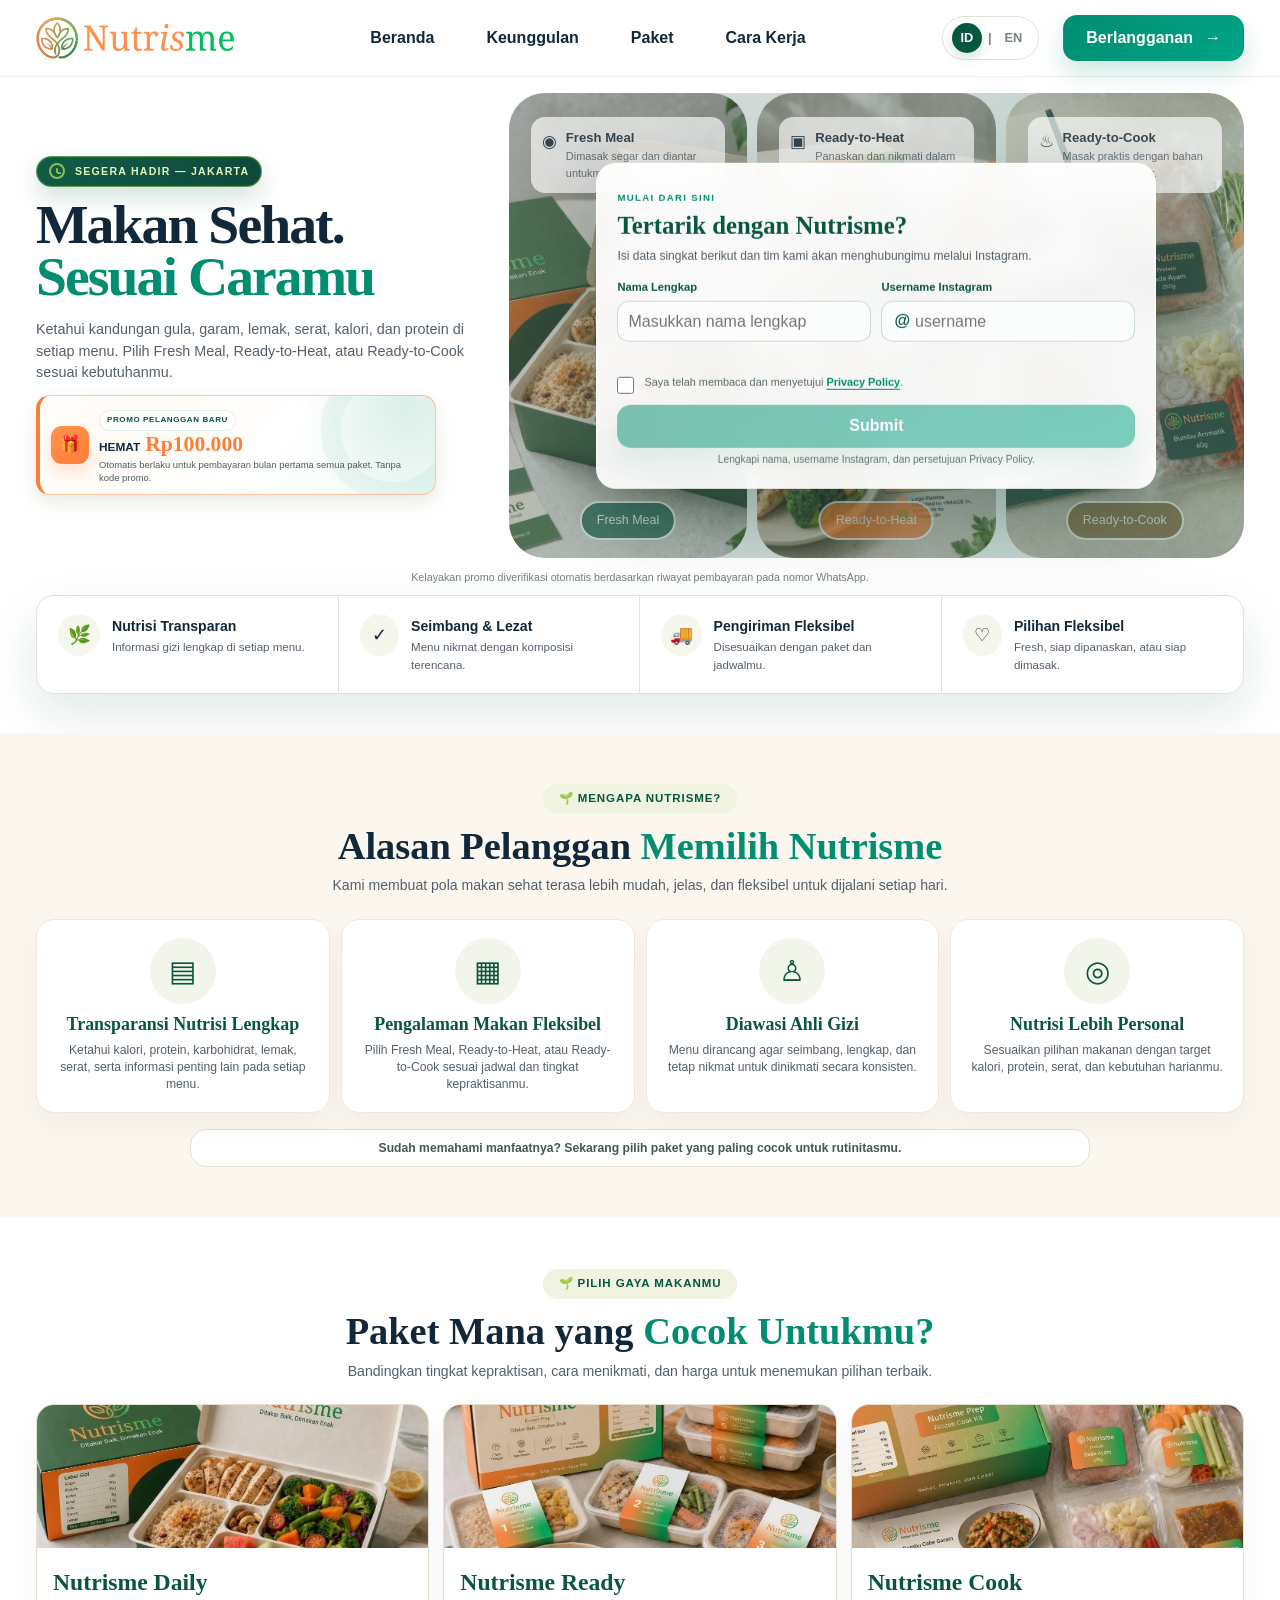
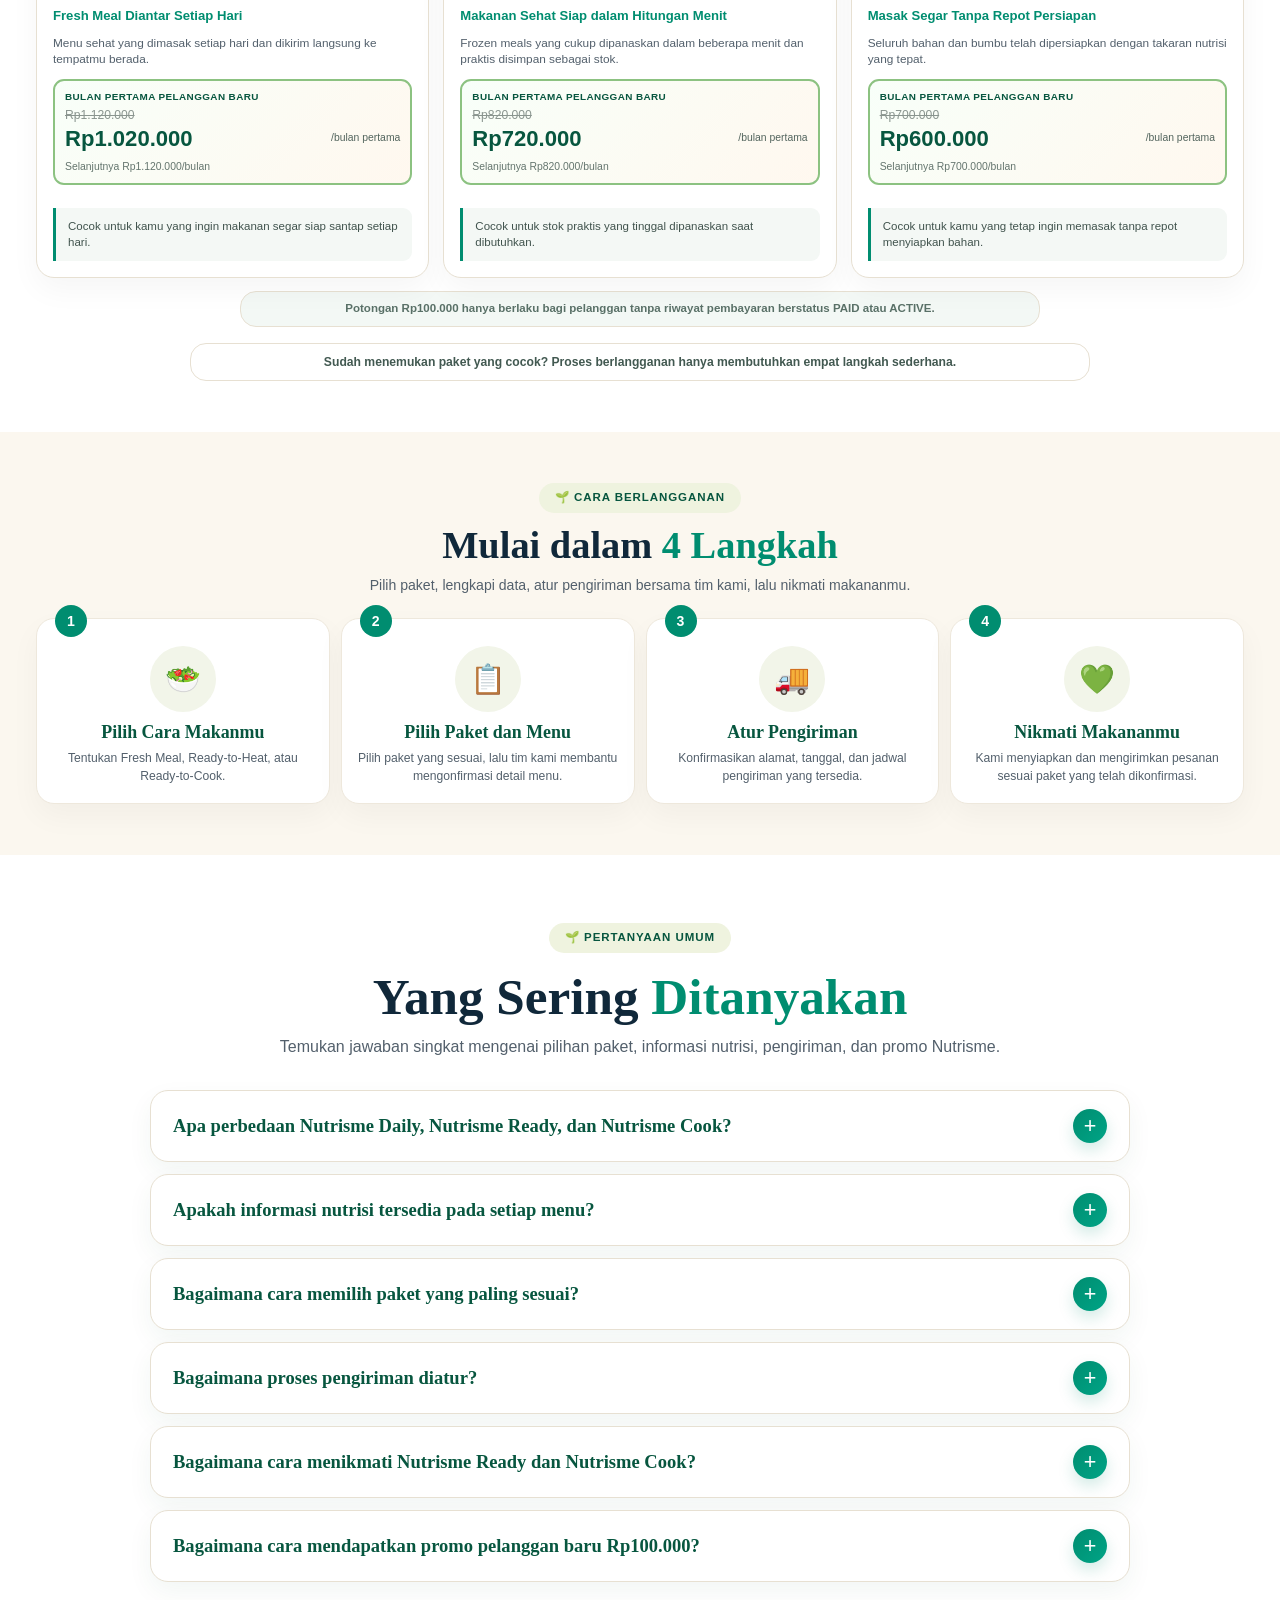
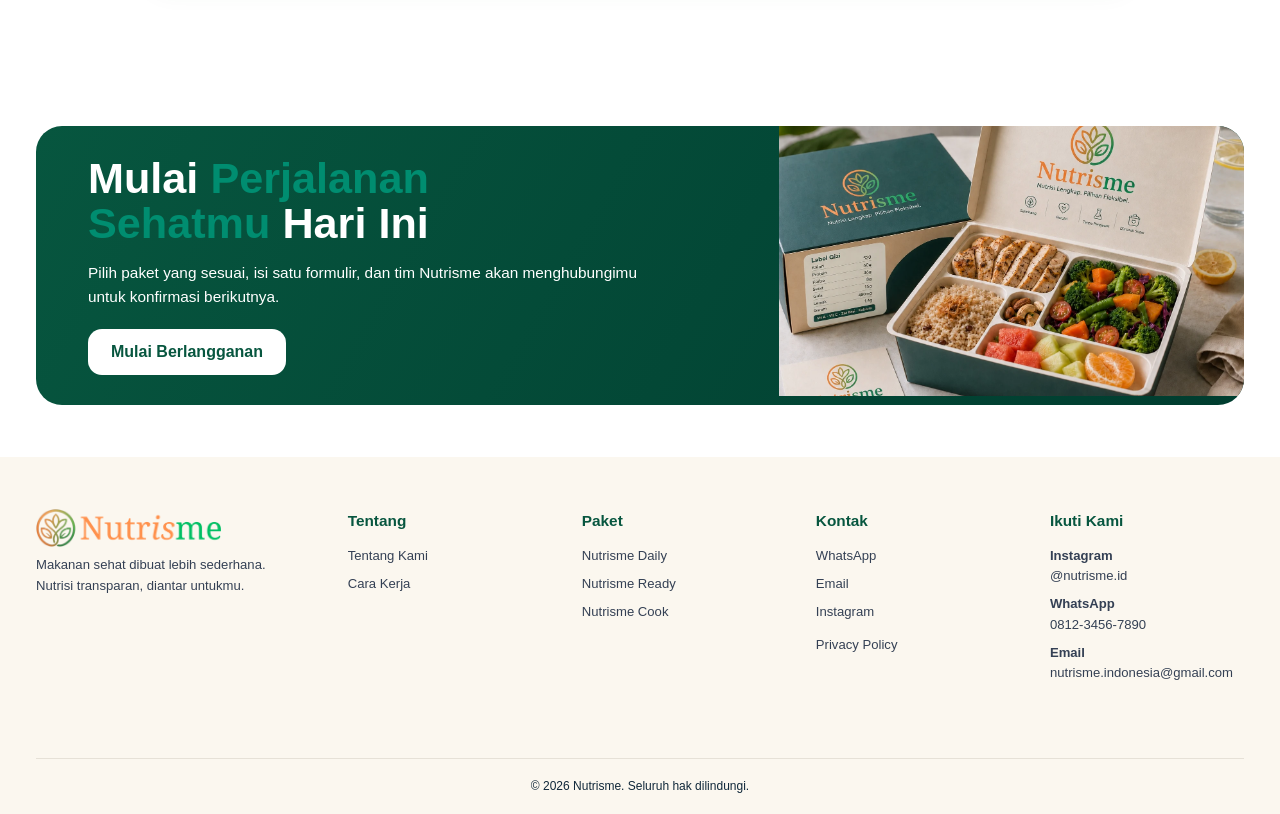
==== commit 0d16a993: "Add files via upload" ====
--- a/index.html
+++ b/index.html
@@ -9,7 +9,7 @@
   <meta name="description" content="Nutrisme menghadirkan paket makanan sehat dengan nutrisi transparan, pilihan fleksibel, dan promo pelanggan baru.">
   <title>Nutrisme — Makan Sehat, Sesuai Caramu</title>
   <link rel="icon" type="image/png" href="assets/nutrisme-mark.png">
-  <link rel="stylesheet" href="style.css?v=20260721-23">
+  <link rel="stylesheet" href="style.css?v=20260722-faq">
 </head>
 <body>
   <a class="skip-link" href="#main-content" data-i18n="access.skip">Lewati ke konten utama</a>
@@ -223,6 +223,48 @@
           <article class="step-card reveal"><b>2</b><div class="icon-disc" aria-hidden="true">📋</div><h3 data-i18n="steps.card2.title">Pilih Paket dan Menu</h3><p data-i18n="steps.card2.text">Pilih paket yang sesuai, lalu tim kami membantu mengonfirmasi detail menu.</p></article>
           <article class="step-card reveal"><b>3</b><div class="icon-disc" aria-hidden="true">🚚</div><h3 data-i18n="steps.card3.title">Atur Pengiriman</h3><p data-i18n="steps.card3.text">Konfirmasikan alamat, tanggal, dan jadwal pengiriman yang tersedia.</p></article>
           <article class="step-card reveal"><b>4</b><div class="icon-disc" aria-hidden="true">💚</div><h3 data-i18n="steps.card4.title">Nikmati Makananmu</h3><p data-i18n="steps.card4.text">Kami menyiapkan dan mengirimkan pesanan sesuai paket yang telah dikonfirmasi.</p></article>
+        </div>
+      </div>
+    </section>
+
+    <section class="section faq-section" id="faq" aria-labelledby="faqTitle">
+      <div class="container">
+        <div class="section-title reveal">
+          <span class="kicker" data-i18n="faq.kicker">🌱 PERTANYAAN UMUM</span>
+          <h2 id="faqTitle" data-i18n-html="faq.title">Yang Sering <span>Ditanyakan</span></h2>
+          <p data-i18n="faq.intro">Temukan jawaban singkat mengenai pilihan paket, informasi nutrisi, pengiriman, dan promo Nutrisme.</p>
+        </div>
+
+        <div class="faq-list reveal">
+          <details class="faq-item">
+            <summary data-i18n="faq.q1">Apa perbedaan Nutrisme Daily, Nutrisme Ready, dan Nutrisme Cook?</summary>
+            <div class="faq-answer"><p data-i18n="faq.a1">Nutrisme Daily berisi makanan segar yang dimasak dan diantar setiap hari. Nutrisme Ready berupa frozen meal yang tinggal dipanaskan, sedangkan Nutrisme Cook menyediakan bahan serta bumbu terukur untuk kamu masak sendiri.</p></div>
+          </details>
+
+          <details class="faq-item">
+            <summary data-i18n="faq.q2">Apakah informasi nutrisi tersedia pada setiap menu?</summary>
+            <div class="faq-answer"><p data-i18n="faq.a2">Ya. Setiap menu menampilkan informasi nutrisi seperti kalori, protein, karbohidrat, lemak, serat, serta informasi penting lainnya agar pilihan makanan lebih transparan.</p></div>
+          </details>
+
+          <details class="faq-item">
+            <summary data-i18n="faq.q3">Bagaimana cara memilih paket yang paling sesuai?</summary>
+            <div class="faq-answer"><p data-i18n="faq.a3">Pilih berdasarkan tingkat kepraktisan yang kamu butuhkan: siap disantap, cukup dipanaskan, atau tetap dimasak sendiri tanpa repot menyiapkan bahan. Tim Nutrisme akan membantu mengonfirmasi detail menu setelah kamu mengisi formulir.</p></div>
+          </details>
+
+          <details class="faq-item">
+            <summary data-i18n="faq.q4">Bagaimana proses pengiriman diatur?</summary>
+            <div class="faq-answer"><p data-i18n="faq.a4">Setelah formulir dikirim, tim Nutrisme akan menghubungimu melalui Instagram untuk mengonfirmasi paket, alamat, tanggal, dan jadwal pengiriman yang tersedia.</p></div>
+          </details>
+
+          <details class="faq-item">
+            <summary data-i18n="faq.q5">Bagaimana cara menikmati Nutrisme Ready dan Nutrisme Cook?</summary>
+            <div class="faq-answer"><p data-i18n="faq.a5">Nutrisme Ready cukup dipanaskan selama beberapa menit sebelum dinikmati. Untuk Nutrisme Cook, bahan dan bumbu sudah dipersiapkan dengan takaran yang terencana sehingga kamu dapat langsung mengikuti proses memasaknya.</p></div>
+          </details>
+
+          <details class="faq-item">
+            <summary data-i18n="faq.q6">Bagaimana cara mendapatkan promo pelanggan baru Rp100.000?</summary>
+            <div class="faq-answer"><p data-i18n="faq.a6">Promo berlaku otomatis pada pembayaran bulan pertama untuk semua paket tanpa kode promo. Kelayakan akan dikonfirmasi oleh tim Nutrisme berdasarkan riwayat pembayaran pelanggan.</p></div>
+          </details>
         </div>
       </div>
     </section>
@@ -367,6 +409,6 @@
     </section>
   </div>
 
-  <script src="script.js?v=20260721-23" defer></script>
+  <script src="script.js?v=20260722-faq" defer></script>
 </body>
 </html>
--- a/style.css
+++ b/style.css
@@ -1264,3 +1264,115 @@
 
 
 /* Build 2026-07-21-22: deployment and backend self-healing release. */
+
+/* Build 2026-07-22 FAQ: accessible native dropdowns before the final CTA. */
+.faq-section{
+  padding:68px 0;
+  background:#fff;
+}
+.faq-section .section-title{
+  max-width:850px;
+  margin-bottom:30px;
+}
+.faq-section .section-title h2{
+  font-size:clamp(2.45rem,4vw,4rem);
+}
+.faq-section .section-title p{
+  margin-top:13px;
+  font-size:1rem;
+}
+.faq-list{
+  width:min(980px,100%);
+  margin:0 auto;
+  display:grid;
+  gap:12px;
+}
+.faq-item{
+  overflow:hidden;
+  border:1px solid #e7e0d2;
+  border-radius:18px;
+  background:#fff;
+  box-shadow:0 10px 26px rgba(7,86,63,.055);
+}
+.faq-item summary{
+  position:relative;
+  display:grid;
+  grid-template-columns:minmax(0,1fr) 34px;
+  align-items:center;
+  gap:18px;
+  min-height:70px;
+  padding:18px 22px;
+  color:var(--green);
+  font-family:var(--serif);
+  font-size:1.16rem;
+  font-weight:700;
+  line-height:1.35;
+  list-style:none;
+  cursor:pointer;
+  transition:background .2s,color .2s;
+}
+.faq-item summary::-webkit-details-marker{
+  display:none;
+}
+.faq-item summary:after{
+  content:"+";
+  width:34px;
+  height:34px;
+  display:grid;
+  place-items:center;
+  border-radius:50%;
+  color:#fff;
+  background:linear-gradient(135deg,var(--green2),#00a486);
+  font-family:var(--sans);
+  font-size:1.35rem;
+  font-weight:500;
+  line-height:1;
+  box-shadow:0 7px 16px rgba(0,141,112,.18);
+}
+.faq-item[open] summary{
+  background:linear-gradient(135deg,#f2faf6,#fff8ef);
+}
+.faq-item[open] summary:after{
+  content:"−";
+}
+.faq-item summary:hover{
+  background:#f7fbf8;
+}
+.faq-item summary:focus-visible{
+  outline:3px solid rgba(0,141,112,.2);
+  outline-offset:-3px;
+}
+.faq-answer{
+  padding:0 22px 20px;
+  border-top:1px solid rgba(231,224,210,.72);
+}
+.faq-answer p{
+  max-width:860px;
+  padding-top:17px;
+  color:var(--muted);
+  font-size:.92rem;
+  line-height:1.65;
+}
+
+@media(max-width:680px){
+  .faq-section{padding:58px 0;}
+  .faq-section .section-title{margin-bottom:24px;}
+  .faq-section .section-title h2{font-size:2.55rem;}
+  .faq-list{gap:10px;}
+  .faq-item{border-radius:16px;}
+  .faq-item summary{
+    grid-template-columns:minmax(0,1fr) 30px;
+    gap:12px;
+    min-height:64px;
+    padding:16px;
+    font-size:1rem;
+  }
+  .faq-item summary:after{
+    width:30px;
+    height:30px;
+    font-size:1.18rem;
+  }
+  .faq-answer{padding:0 16px 17px;}
+  .faq-answer p{padding-top:14px;font-size:.84rem;line-height:1.6;}
+}
+
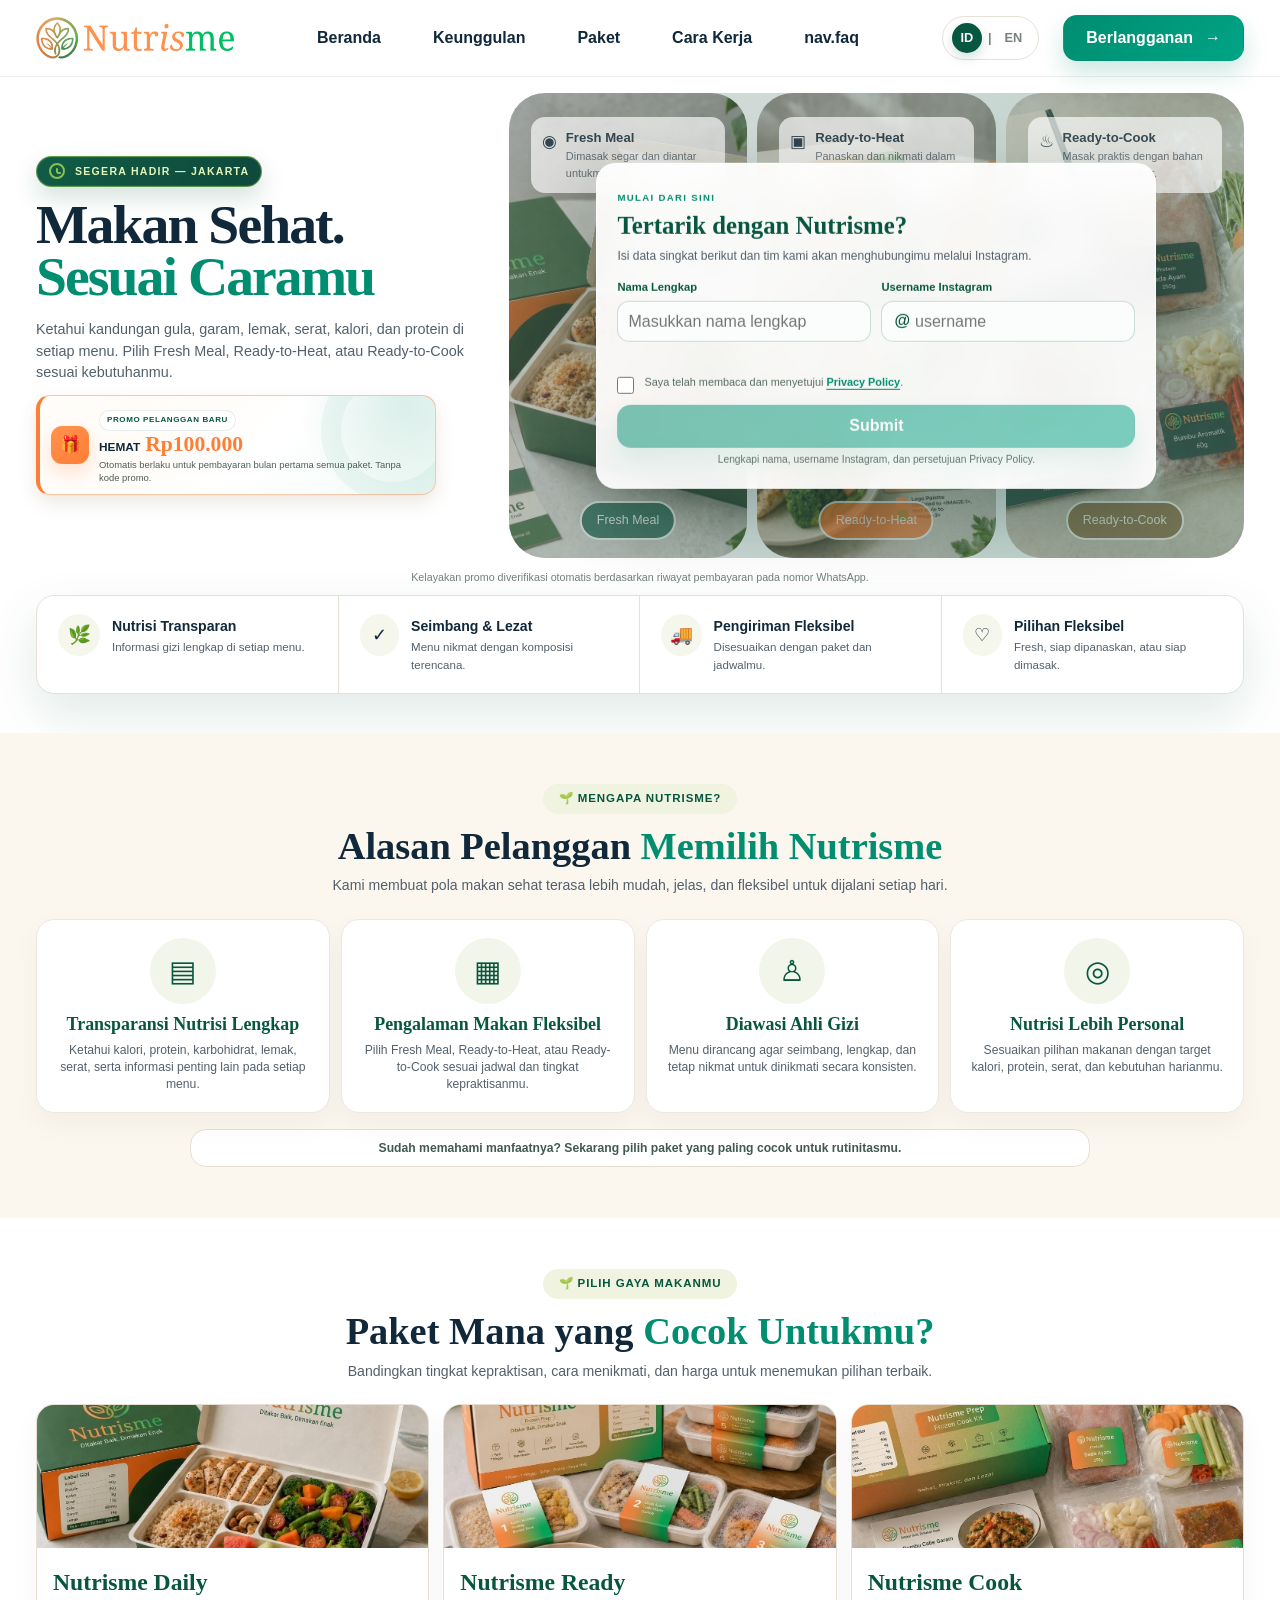
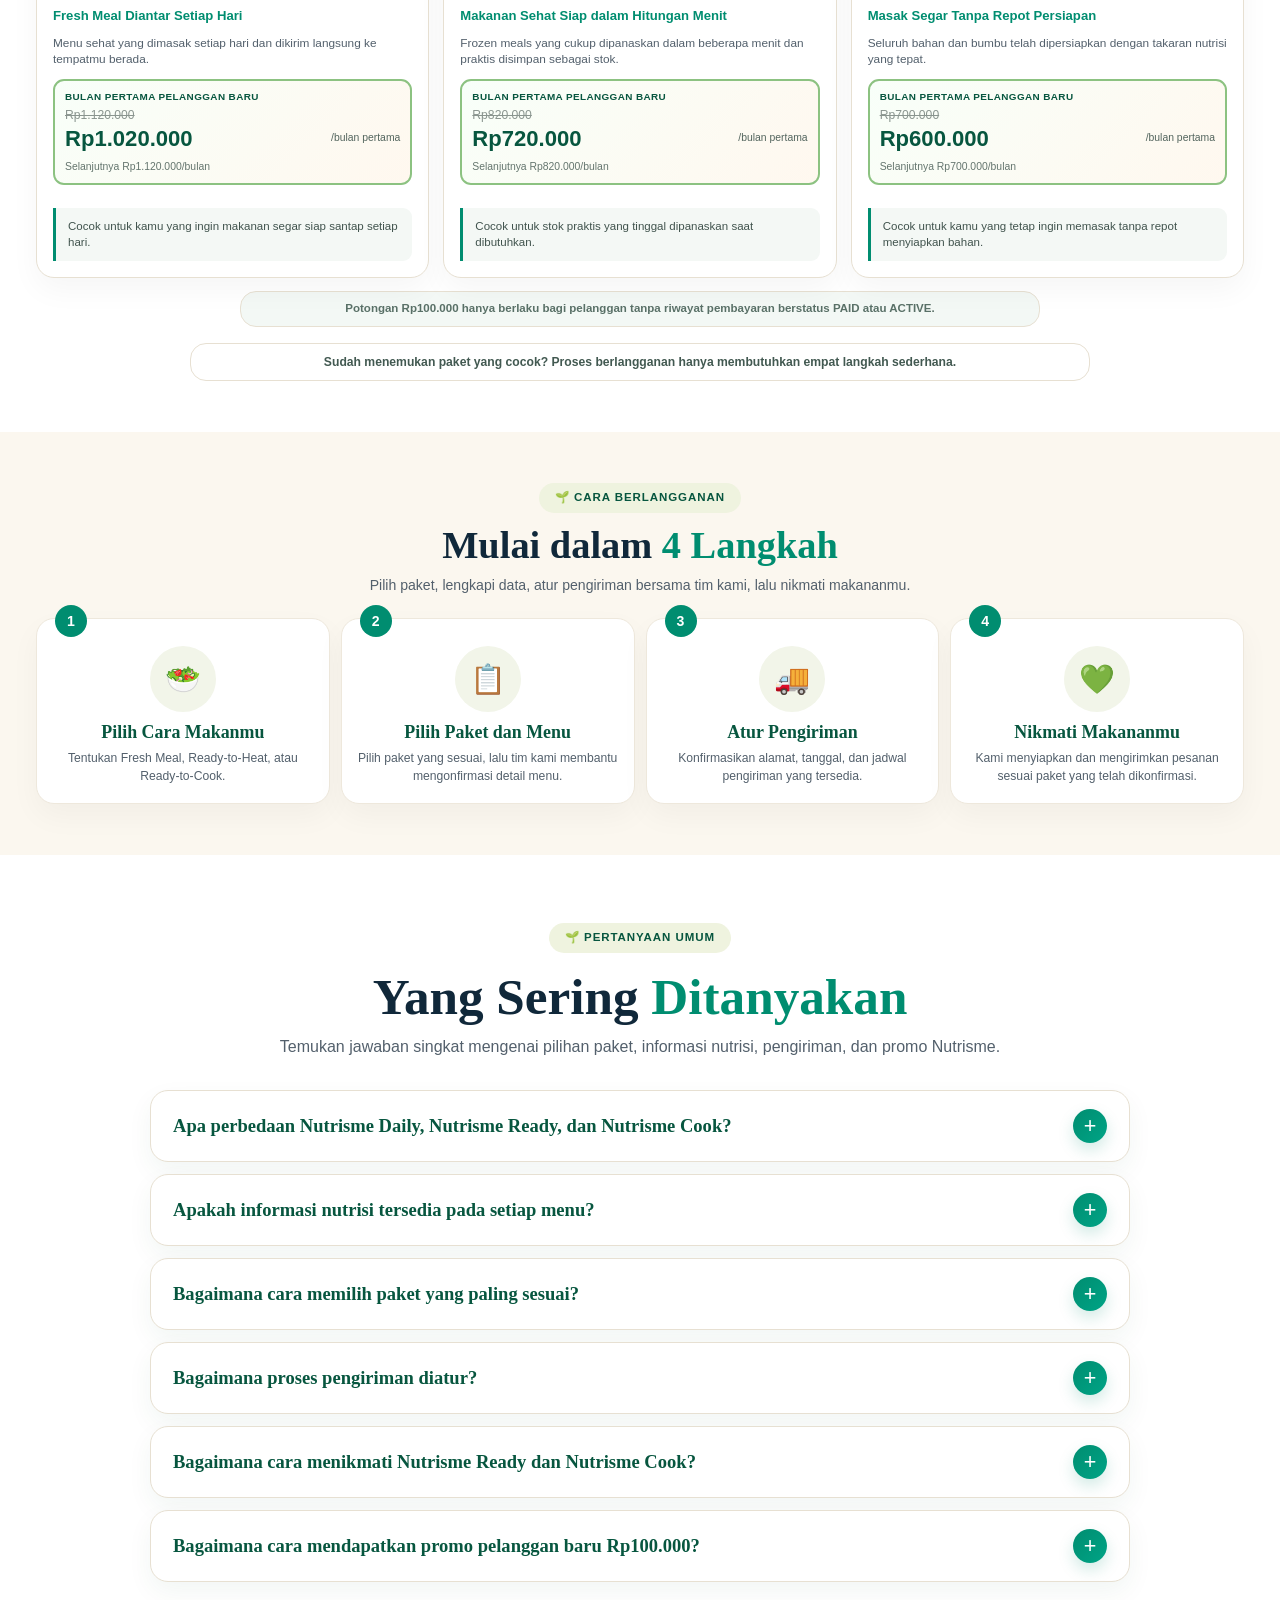
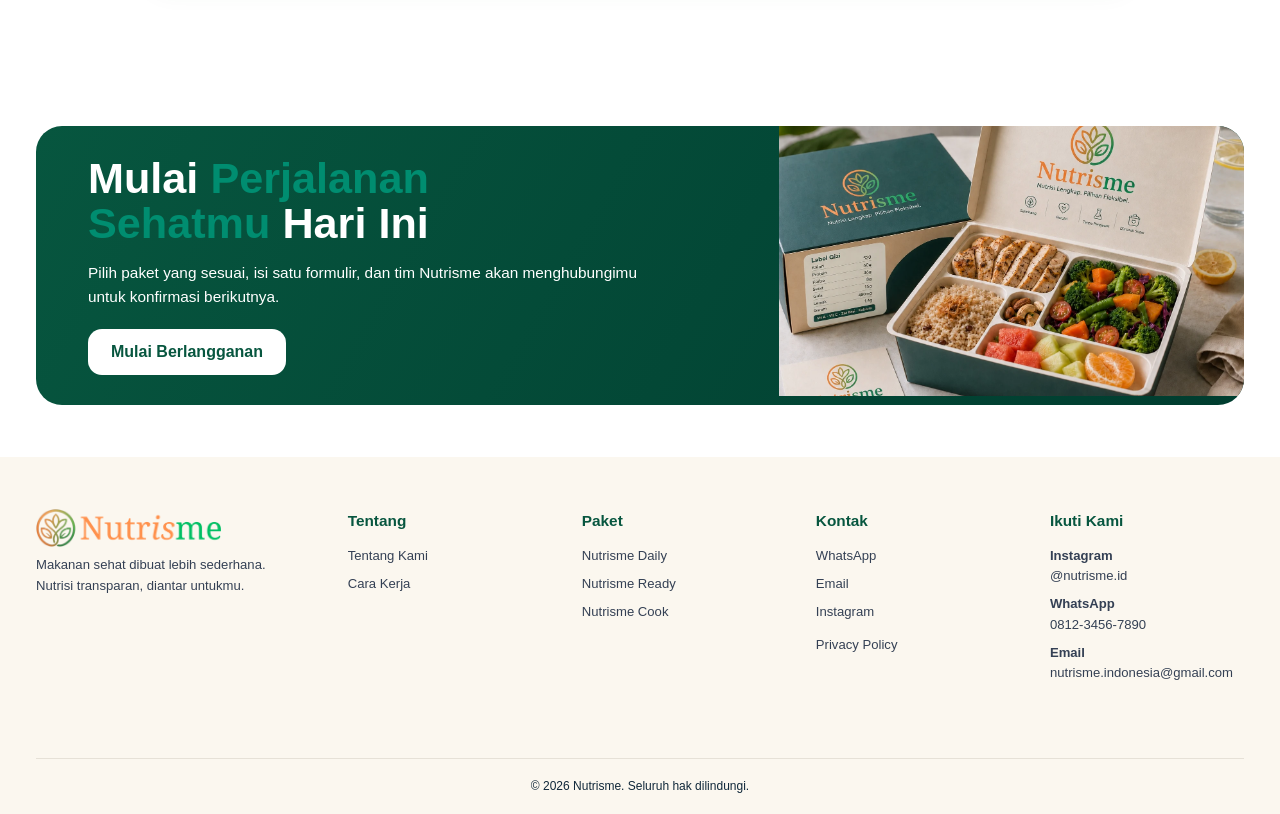
==== commit 57ed0ecf: "Update index.html" ====
--- a/index.html
+++ b/index.html
@@ -9,7 +9,7 @@
   <meta name="description" content="Nutrisme menghadirkan paket makanan sehat dengan nutrisi transparan, pilihan fleksibel, dan promo pelanggan baru.">
   <title>Nutrisme — Makan Sehat, Sesuai Caramu</title>
   <link rel="icon" type="image/png" href="assets/nutrisme-mark.png">
-  <link rel="stylesheet" href="style.css?v=20260722-faq">
+  <link rel="stylesheet" href="style.css?v=20260722-faq-nav">
 </head>
 <body>
   <a class="skip-link" href="#main-content" data-i18n="access.skip">Lewati ke konten utama</a>
@@ -25,6 +25,7 @@
         <a href="#why-us" data-i18n="nav.why">Keunggulan</a>
         <a href="#meal-style" data-i18n="nav.plans">Paket</a>
         <a href="#how-it-works" data-i18n="nav.how">Cara Kerja</a>
+        <a href="#faq" data-i18n="nav.faq">FAQ</a>
       </nav>
 
       <div class="language-switch" role="group" aria-label="Pilih bahasa" data-i18n-aria-label="access.language">
@@ -51,7 +52,7 @@
             <span class="launch-badge__icon" aria-hidden="true"></span>
             <span data-i18n="hero.launching">SEGERA HADIR — JAKARTA</span>
           </div>
-          <h1 data-i18n-html="hero.title">Makan Sehat.<br><span>Sesuai Caramu</span></h1>
+          <h1 data-i18n-html="hero.title">Makan Sehat,<br><span>Sesuai Caramu</span></h1>
           <p data-i18n="hero.description">Ketahui kandungan gula, garam, lemak, serat, kalori, dan protein di setiap menu. Pilih Fresh Meal, Ready-to-Heat, atau Ready-to-Cook sesuai kebutuhanmu.</p>
 
           <div class="promo-highlight" role="note" aria-label="Promo pelanggan baru" data-i18n-aria-label="promo.aria">
@@ -409,6 +410,6 @@
     </section>
   </div>
 
-  <script src="script.js?v=20260722-faq" defer></script>
+  <script src="script.js?v=20260722-faq-nav" defer></script>
 </body>
 </html>
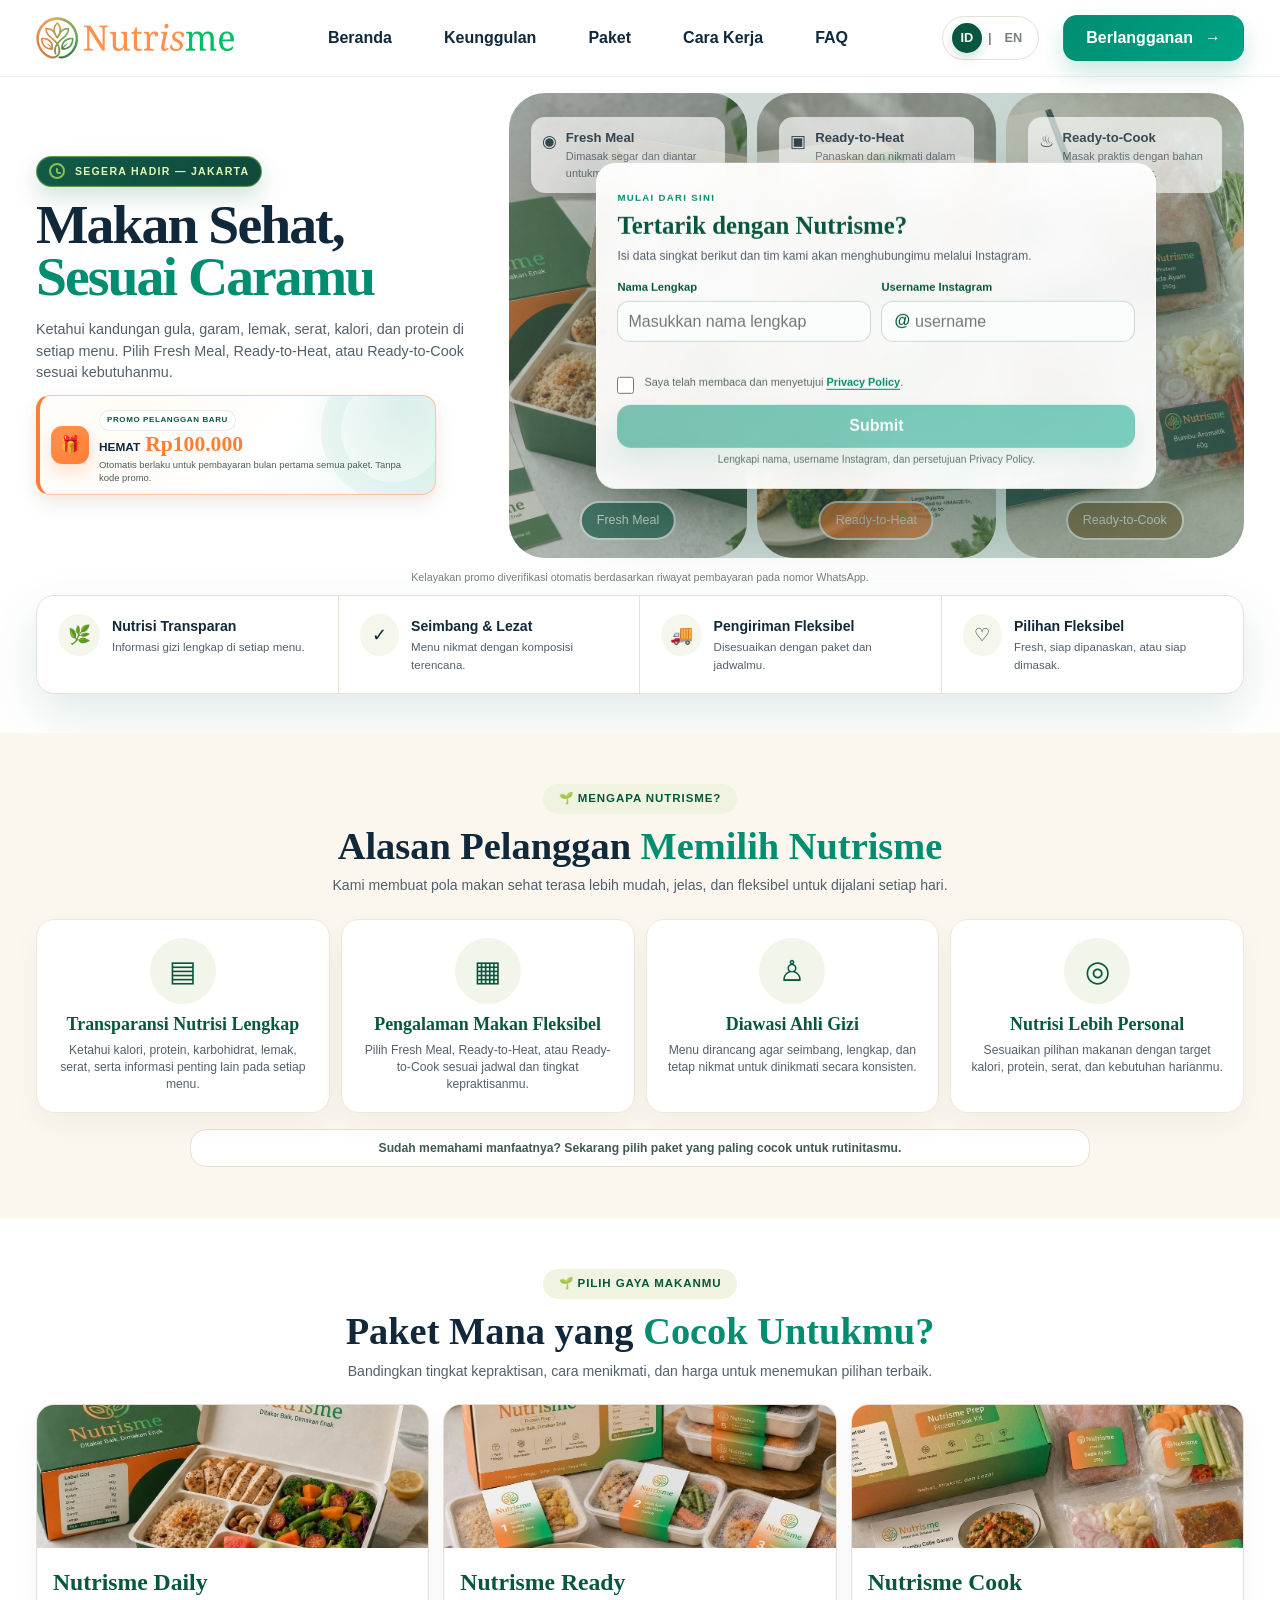
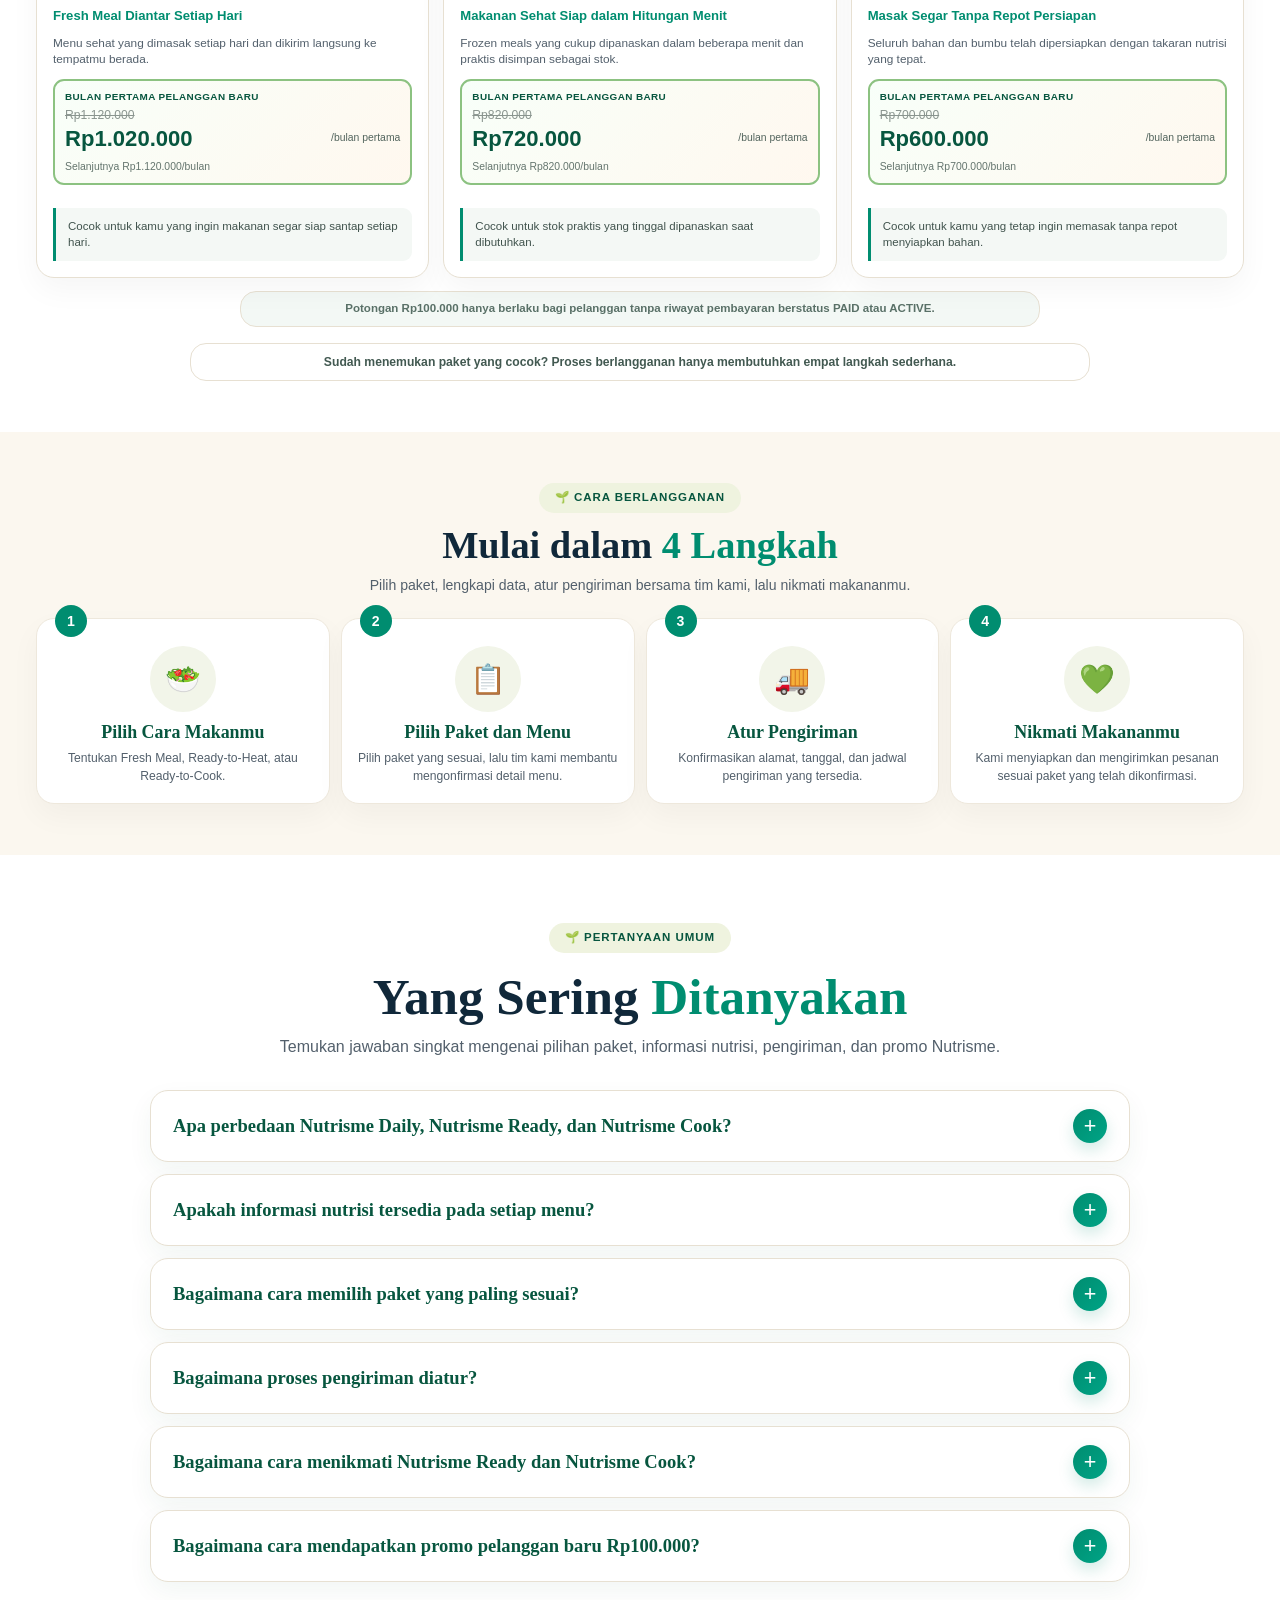
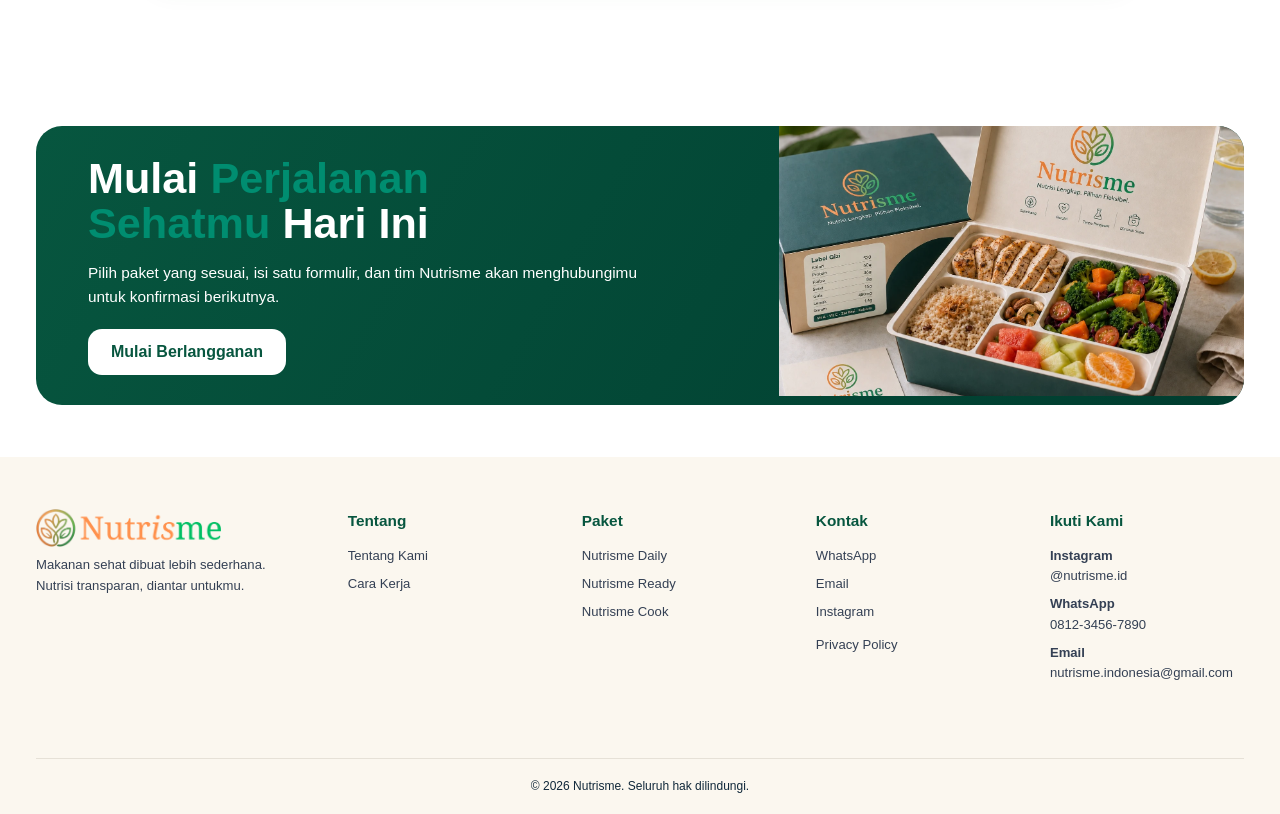
==== commit f460ead3: "Update index.html" ====
--- a/index.html
+++ b/index.html
@@ -1,6 +1,13 @@
 <!doctype html>
 <html lang="id">
 <head>
+  <!-- Google Tag Manager -->
+  <script>(function(w,d,s,l,i){w[l]=w[l]||[];w[l].push({'gtm.start':
+  new Date().getTime(),event:'gtm.js'});var f=d.getElementsByTagName(s)[0],
+  j=d.createElement(s),dl=l!='dataLayer'?'&l='+l:'';j.async=true;j.src=
+  'https://www.googletagmanager.com/gtm.js?id='+i+dl;f.parentNode.insertBefore(j,f);
+  })(window,document,'script','dataLayer','GTM-K5M4RGJP');</script>
+  <!-- End Google Tag Manager -->
   <meta charset="utf-8">
   <meta name="viewport" content="width=device-width, initial-scale=1">
   <meta name="theme-color" content="#07563f">
@@ -12,6 +19,10 @@
   <link rel="stylesheet" href="style.css?v=20260722-faq-nav">
 </head>
 <body>
+  <!-- Google Tag Manager (noscript) -->
+  <noscript><iframe src="https://www.googletagmanager.com/ns.html?id=GTM-K5M4RGJP"
+  height="0" width="0" style="display:none;visibility:hidden"></iframe></noscript>
+  <!-- End Google Tag Manager (noscript) -->
   <a class="skip-link" href="#main-content" data-i18n="access.skip">Lewati ke konten utama</a>
 
   <header class="site-header" id="siteHeader">
